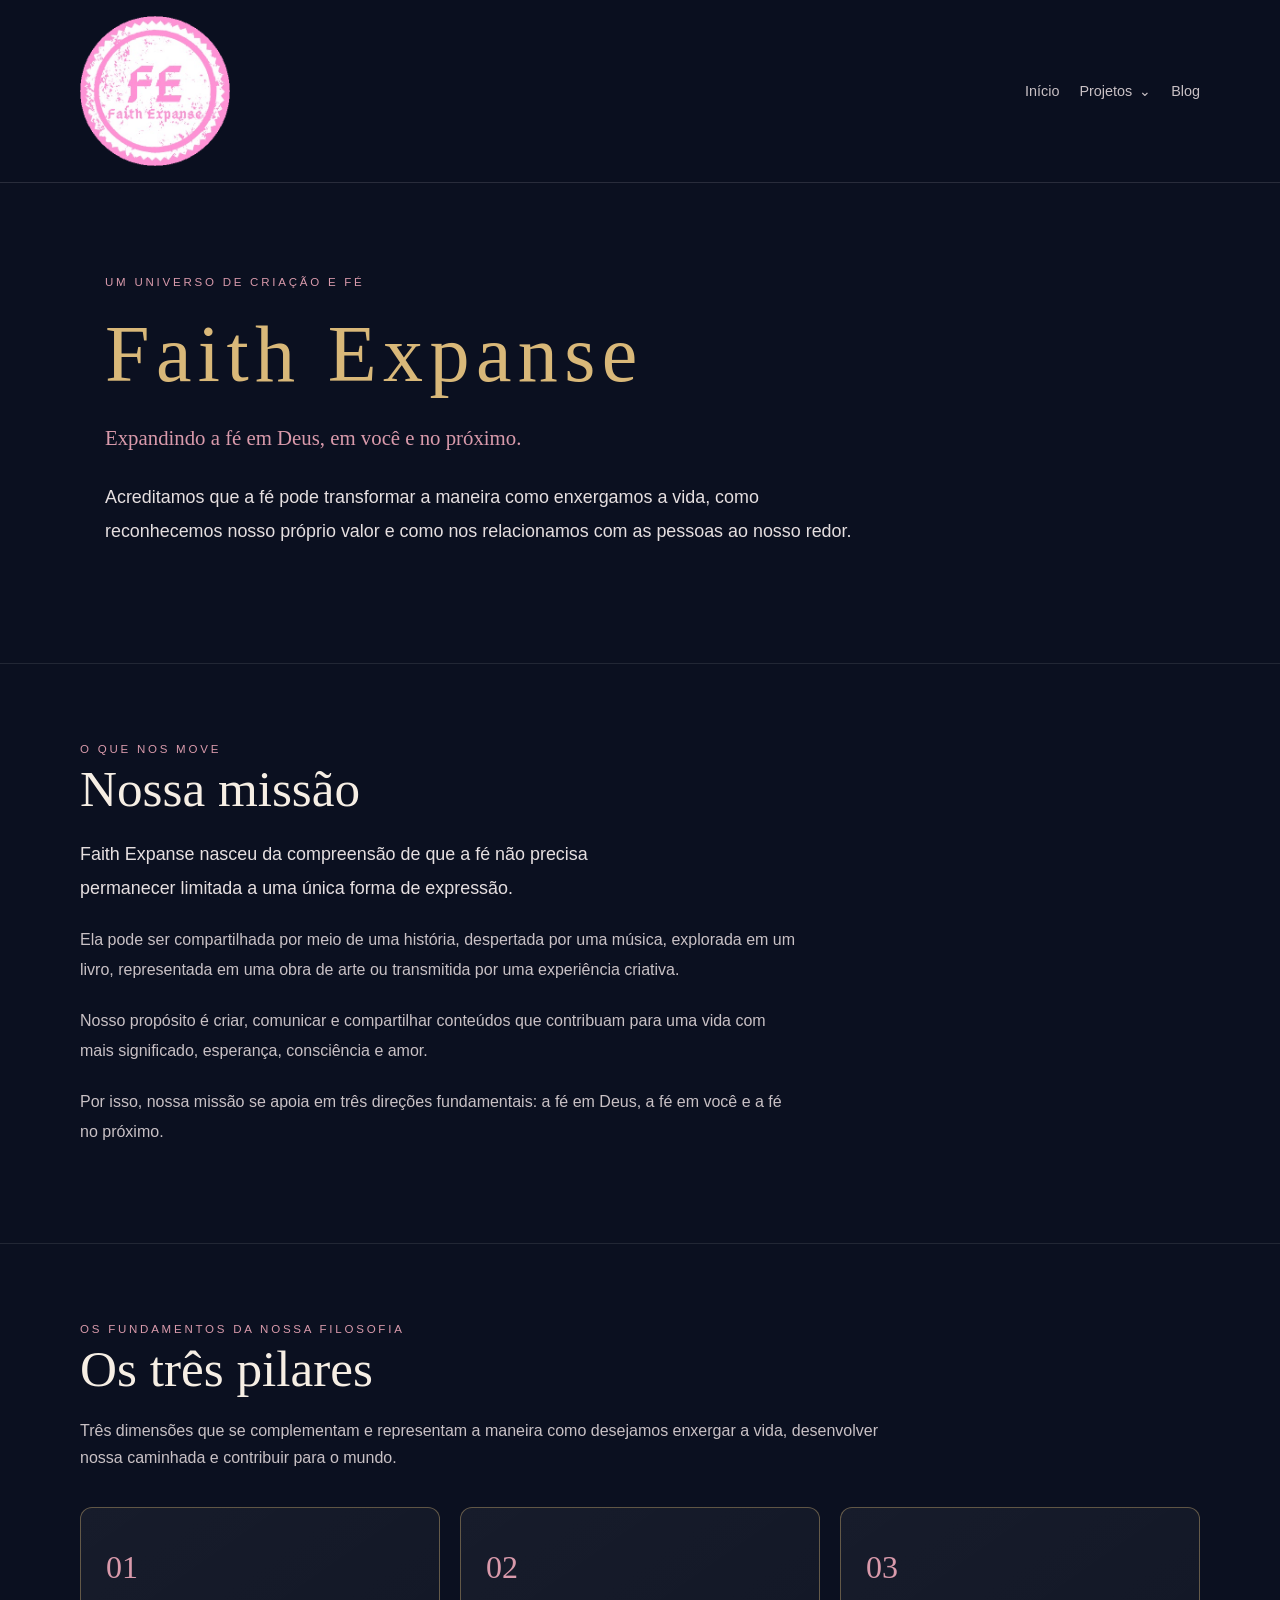
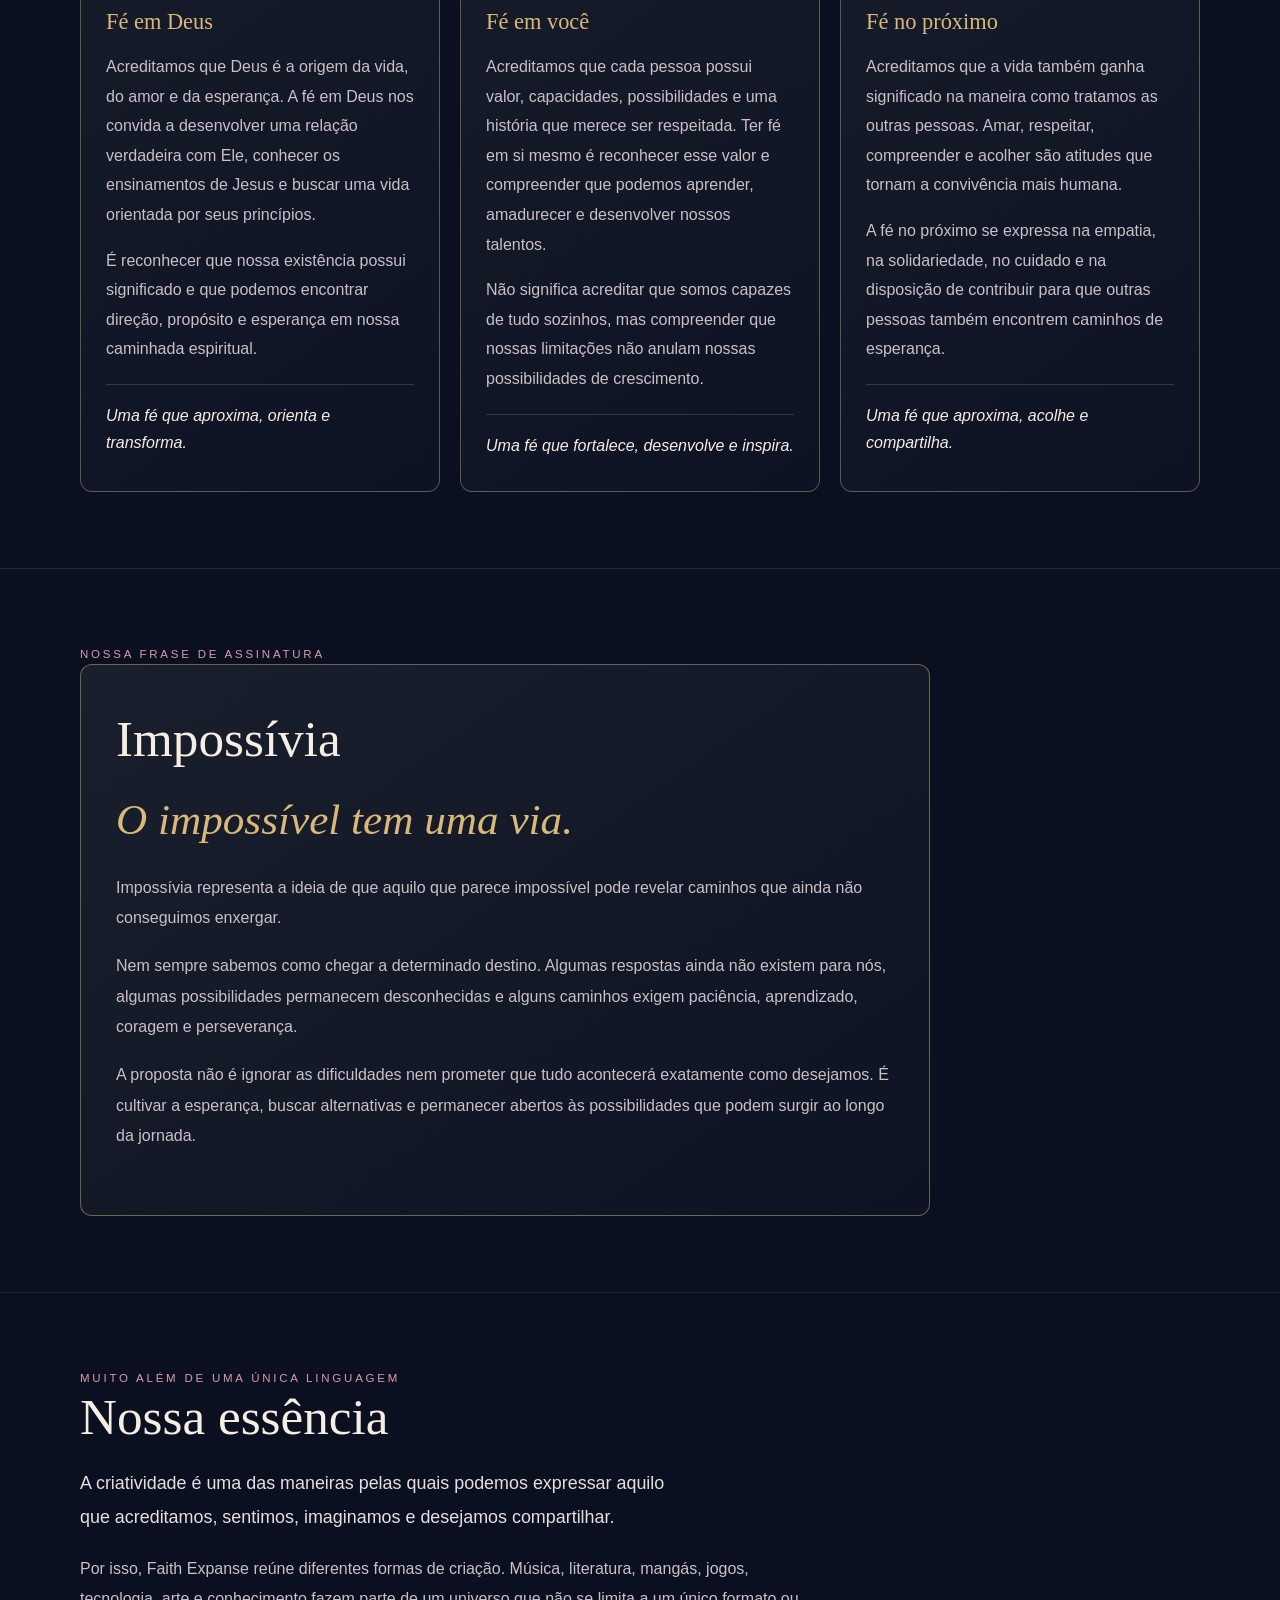
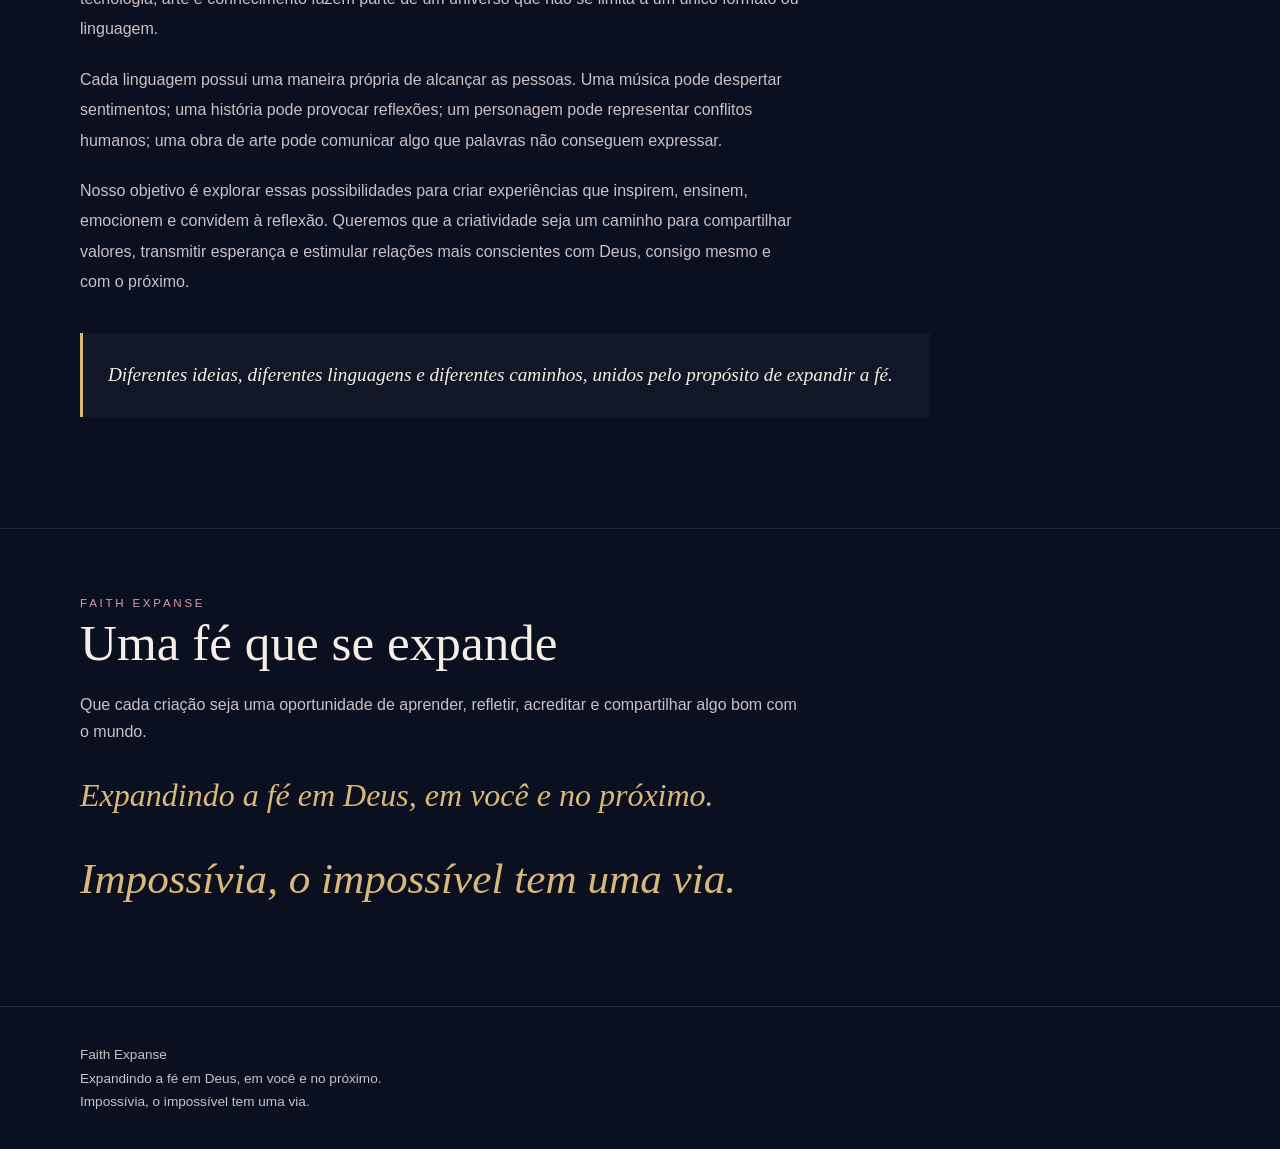
==== index.html @ a0c0f8a2 "Update index.html" ====
<!doctype html>
<html lang="pt-BR">
<head>
<meta charset="utf-8">
<meta name="viewport" content="width=device-width, initial-scale=1">
<meta name="theme-color" content="#0b1020">
<meta name="description" content="Faith Expanse — Expandindo a fé em Deus, em você e no próximo. Impossívia, o impossível tem uma via.">
<title>Faith Expanse</title>
<link rel="stylesheet" href="css/style.css">

<style>

/* LOGO */

.site-logo {
  display:block;
  width:150px;
  max-width:38vw;
  height:auto;
  object-fit:contain;
}

/* MENU SUSPENSO DOS PROJETOS */

.project-dropdown {
  position:relative;
}

.project-dropdown summary {
  list-style:none;
  cursor:pointer;
}

.project-dropdown summary::-webkit-details-marker {
  display:none;
}

.project-dropdown summary::after {
  content:"⌄";
  display:inline-block;
  margin-left:7px;
  transition:transform .2s;
}

.project-dropdown[open] summary::after {
  transform:rotate(180deg);
}

.project-dropdown .dropdown-list {
  position:absolute;
  top:calc(100% + 12px);
  right:0;
  z-index:1000;
  min-width:230px;
  padding:10px;
  display:grid;
  gap:3px;
  background:#17213b;
  border:1px solid #d9b87988;
  border-radius:9px;
  box-shadow:0 12px 30px #0008;
}

.project-dropdown .dropdown-list a {
  display:block;
  padding:10px 12px;
  color:var(--cream);
  text-decoration:none;
  border-radius:5px;
}

.project-dropdown .dropdown-list a:hover {
  color:var(--gold);
  background:#ffffff10;
}

/* PADRÃO DE ALINHAMENTO */

main h1,
main h2,
main h3,
main .eyebrow,
main p {
  text-align:left;
}

/* APRESENTAÇÃO PRINCIPAL */

.home-hero {
  min-height:480px;
  display:flex;
  align-items:center;
  justify-content:flex-start;
  padding:75px 25px;
  border:0;
  grid-template-columns:1fr;
  text-align:left;
}

.home-hero-content {
  max-width:900px;
  width:100%;
  margin:0;
}

.home-hero h1 {
  font-size:clamp(2.8rem,7vw,5rem);
  margin:18px 0;
}

.home-hero .tagline {
  max-width:800px;
  margin:20px 0;
}

.home-hero .lead {
  max-width:760px;
  margin:25px 0;
  line-height:1.9;
}

/* INTRODUÇÃO E MISSÃO */

.intro-section {
  text-align:left;
}

.intro-content {
  max-width:850px;
  margin:0;
}

.intro-content p {
  text-align:left;
  line-height:1.9;
  margin-bottom:20px;
}

/* OS TRÊS PILARES
   Mantidos como estavam */

.pillars-section {
  text-align:center;
}

.pillars-intro {
  max-width:800px;
  margin:0 0 35px;
  text-align:left;
}

.pillars-grid {
  display:grid;
  grid-template-columns:repeat(3,1fr);
  gap:20px;
  margin-top:35px;
}

.pillar-card {
  padding:32px 25px;
  border:1px solid #d9b87966;
  border-radius:12px;
  background:linear-gradient(145deg,#ffffff0d,#ffffff04);
  text-align:left;
  transition:transform .3s,border-color .3s;
}

.pillar-card:hover {
  transform:translateY(-4px);
  border-color:var(--gold);
}

.pillar-number {
  display:block;
  color:var(--rose);
  font-family:Georgia,serif;
  font-size:2rem;
  margin-bottom:15px;
}

.pillar-card h3 {
  color:var(--gold);
  font-family:Georgia,serif;
  font-size:1.4rem;
  margin-bottom:18px;
}

.pillar-card p {
  color:var(--muted);
  line-height:1.85;
  margin-bottom:14px;
  text-align:left;
}

.pillar-highlight {
  color:var(--cream);
  font-style:italic;
  border-top:1px solid #ffffff25;
  padding-top:17px;
  margin-top:20px;
}

/* IMPOSSÍVIA */

.impossivia-section {
  text-align:left;
}

.impossivia-content {
  max-width:850px;
  margin:0;
  padding:45px 35px;
  border:1px solid #d9b87977;
  border-radius:12px;
  background:linear-gradient(145deg,#ffffff10,#ffffff04);
}

.impossivia-content h2 {
  text-align:left;
}

.impossivia-title {
  color:var(--gold);
  font-family:Georgia,serif;
  font-size:clamp(1.8rem,4vw,2.7rem);
  font-style:italic;
  line-height:1.5;
  margin:20px 0;
  text-align:left;
}

.impossivia-content p {
  color:var(--muted);
  line-height:1.9;
  margin:18px 0;
  text-align:left;
}

/* NOSSA ESSÊNCIA */

.essence-content {
  max-width:850px;
  margin:0;
}

.essence-content p {
  line-height:1.9;
  margin-bottom:20px;
  text-align:left;
}

.essence-quote {
  margin:35px 0;
  padding:25px;
  border-left:3px solid var(--gold);
  background:#ffffff08;
  color:var(--cream);
  font-family:Georgia,serif;
  font-size:1.2rem;
  font-style:italic;
  line-height:1.8;
  text-align:left;
}

/* ENCERRAMENTO */

.closing-section {
  text-align:left;
  padding-top:65px;
  padding-bottom:75px;
}

.closing-content {
  max-width:800px;
  margin:0;
}

.closing-content h2,
.closing-content p {
  text-align:left;
}

.closing-signature {
  color:var(--gold);
  font-family:Georgia,serif;
  font-size:clamp(1.3rem,3vw,2rem);
  font-style:italic;
  line-height:1.6;
  margin:25px 0;
  text-align:left;
}

/* RESPONSIVIDADE */

@media(max-width:760px) {
  .pillars-grid {
    grid-template-columns:1fr;
  }

  .pillar-card {
    padding:27px 22px;
  }

  .home-hero {
    min-height:400px;
    padding:60px 20px;
  }

  .impossivia-content {
    padding:32px 22px;
  }
}

@media(max-width:520px) {
  .project-dropdown .dropdown-list {
    right:-55px;
    min-width:210px;
  }
}

</style>
</head>

<body>

<div class="petals" aria-hidden="true"></div>

<header>
  <div class="wrap">
    <nav>
      <a class="brand" href="index.html#inicio" aria-label="Faith Expanse - Início">
        <img class="site-logo" src="logo%20(Faith%20Expanse).png" alt="Faith Expanse">
      </a>

      <div class="links">
        <a href="#inicio">Início</a>

        <details class="project-dropdown">
          <summary>Projetos</summary>
          <div class="dropdown-list">
            <a href="manga.html">Mangá</a>
            <a href="amaxia.html">AMAXIA</a>
            <a href="literatura.html">Literatura</a>
            <a href="contrastride.html">ContraStride</a>
            <a href="entrelinhas.html">Entrelinhas</a>
            <a href="diario.html">Diário de uma Cristã</a>
            <a href="igreja.html">Igreja</a>
            <a href="jogo.html">Jogo</a>
            <a href="arte.html">Arte e Poesias</a>
            <a href="missoes.html">Missões pelo Mundo</a>
            <a href="historia.html">Jardim Secreto</a>
            <a href="amelpia.html">AmelpIA</a>
          </div>
        </details>

        <a href="blog.html">Blog</a>
      </div>
    </nav>
  </div>
</header>

<main>

  <!-- APRESENTAÇÃO DO FAITH EXPANSE -->

  <section class="wrap hero home-hero" id="inicio">
    <div class="home-hero-content">

      <div class="eyebrow">Um universo de criação e fé</div>

      <h1>Faith Expanse</h1>

      <p class="tagline">
        Expandindo a fé em Deus, em você e no próximo.
      </p>

      <p class="lead">
        Acreditamos que a fé pode transformar a maneira como enxergamos
        a vida, como reconhecemos nosso próprio valor e como nos relacionamos
        com as pessoas ao nosso redor.
      </p>

    </div>
  </section>

  <!-- NOSSA MISSÃO -->

  <section id="missao" class="intro-section">
    <div class="wrap">

      <div class="eyebrow">O que nos move</div>

      <h2>Nossa missão</h2>

      <div class="intro-content">

        <p class="lead">
          Faith Expanse nasceu da compreensão de que a fé não precisa
          permanecer limitada a uma única forma de expressão.
        </p>

        <p class="section-intro">
          Ela pode ser compartilhada por meio de uma história, despertada
          por uma música, explorada em um livro, representada em uma obra
          de arte ou transmitida por uma experiência criativa.
        </p>

        <p class="section-intro">
          Nosso propósito é criar, comunicar e compartilhar conteúdos que
          contribuam para uma vida com mais significado, esperança,
          consciência e amor.
        </p>

        <p class="section-intro">
          Por isso, nossa missão se apoia em três direções fundamentais:
          a fé em Deus, a fé em você e a fé no próximo.
        </p>

      </div>
    </div>
  </section>

  <!-- OS TRÊS PILARES -->

  <section id="pilares" class="pillars-section">
    <div class="wrap">

      <div class="eyebrow">Os fundamentos da nossa filosofia</div>

      <h2>Os três pilares</h2>

      <p class="section-intro pillars-intro">
        Três dimensões que se complementam e representam a maneira como
        desejamos enxergar a vida, desenvolver nossa caminhada e contribuir
        para o mundo.
      </p>

      <div class="pillars-grid">

        <article class="pillar-card">
          <span class="pillar-number">01</span>

          <h3>Fé em Deus</h3>

          <p>
            Acreditamos que Deus é a origem da vida, do amor e da esperança.
            A fé em Deus nos convida a desenvolver uma relação verdadeira
            com Ele, conhecer os ensinamentos de Jesus e buscar uma vida
            orientada por seus princípios.
          </p>

          <p>
            É reconhecer que nossa existência possui significado e que
            podemos encontrar direção, propósito e esperança em nossa
            caminhada espiritual.
          </p>

          <div class="pillar-highlight">
            Uma fé que aproxima, orienta e transforma.
          </div>
        </article>

        <article class="pillar-card">
          <span class="pillar-number">02</span>

          <h3>Fé em você</h3>

          <p>
            Acreditamos que cada pessoa possui valor, capacidades,
            possibilidades e uma história que merece ser respeitada.
            Ter fé em si mesmo é reconhecer esse valor e compreender
            que podemos aprender, amadurecer e desenvolver nossos talentos.
          </p>

          <p>
            Não significa acreditar que somos capazes de tudo sozinhos,
            mas compreender que nossas limitações não anulam nossas
            possibilidades de crescimento.
          </p>

          <div class="pillar-highlight">
            Uma fé que fortalece, desenvolve e inspira.
          </div>
        </article>

        <article class="pillar-card">
          <span class="pillar-number">03</span>

          <h3>Fé no próximo</h3>

          <p>
            Acreditamos que a vida também ganha significado na maneira
            como tratamos as outras pessoas. Amar, respeitar, compreender
            e acolher são atitudes que tornam a convivência mais humana.
          </p>

          <p>
            A fé no próximo se expressa na empatia, na solidariedade,
            no cuidado e na disposição de contribuir para que outras
            pessoas também encontrem caminhos de esperança.
          </p>

          <div class="pillar-highlight">
            Uma fé que aproxima, acolhe e compartilha.
          </div>
        </article>

      </div>
    </div>
  </section>

  <!-- IMPOSSÍVIA -->

  <section id="impossivia" class="impossivia-section">
    <div class="wrap">

      <div class="eyebrow">Nossa frase de assinatura</div>

      <div class="impossivia-content">

        <h2>Impossívia</h2>

        <div class="impossivia-title">
          O impossível tem uma via.
        </div>

        <p>
          Impossívia representa a ideia de que aquilo que parece impossível
          pode revelar caminhos que ainda não conseguimos enxergar.
        </p>

        <p>
          Nem sempre sabemos como chegar a determinado destino. Algumas
          respostas ainda não existem para nós, algumas possibilidades
          permanecem desconhecidas e alguns caminhos exigem paciência,
          aprendizado, coragem e perseverança.
        </p>

        <p>
          A proposta não é ignorar as dificuldades nem prometer que tudo
          acontecerá exatamente como desejamos. É cultivar a esperança,
          buscar alternativas e permanecer abertos às possibilidades
          que podem surgir ao longo da jornada.
        </p>

      </div>
    </div>
  </section>

  <!-- NOSSA ESSÊNCIA -->

  <section id="essencia">
    <div class="wrap">

      <div class="eyebrow">Muito além de uma única linguagem</div>

      <h2>Nossa essência</h2>

      <div class="essence-content">

        <p class="lead">
          A criatividade é uma das maneiras pelas quais podemos expressar
          aquilo que acreditamos, sentimos, imaginamos e desejamos compartilhar.
        </p>

        <p class="section-intro">
          Por isso, Faith Expanse reúne diferentes formas de criação.
          Música, literatura, mangás, jogos, tecnologia, arte e conhecimento
          fazem parte de um universo que não se limita a um único formato
          ou linguagem.
        </p>

        <p class="section-intro">
          Cada linguagem possui uma maneira própria de alcançar as pessoas.
          Uma música pode despertar sentimentos; uma história pode provocar
          reflexões; um personagem pode representar conflitos humanos;
          uma obra de arte pode comunicar algo que palavras não conseguem
          expressar.
        </p>

        <p class="section-intro">
          Nosso objetivo é explorar essas possibilidades para criar
          experiências que inspirem, ensinem, emocionem e convidem à reflexão.
          Queremos que a criatividade seja um caminho para compartilhar
          valores, transmitir esperança e estimular relações mais conscientes
          com Deus, consigo mesmo e com o próximo.
        </p>

        <blockquote class="essence-quote">
          Diferentes ideias, diferentes linguagens e diferentes caminhos,
          unidos pelo propósito de expandir a fé.
        </blockquote>

      </div>
    </div>
  </section>

  <!-- ENCERRAMENTO -->

  <section class="closing-section">
    <div class="wrap">
      <div class="closing-content">

        <div class="eyebrow">Faith Expanse</div>

        <h2>Uma fé que se expande</h2>

        <p class="section-intro">
          Que cada criação seja uma oportunidade de aprender, refletir,
          acreditar e compartilhar algo bom com o mundo.
        </p>

        <p class="closing-signature">
          Expandindo a fé em Deus, em você e no próximo.
        </p>

        <p class="impossivia-title">
          Impossívia, o impossível tem uma via.
        </p>

      </div>
    </div>
  </section>

</main>

<footer>
  <div class="wrap">
    Faith Expanse
    <br>
    Expandindo a fé em Deus, em você e no próximo.
    <br>
    Impossívia, o impossível tem uma via.
  </div>
</footer>

<script>
(function(){
  if (window.matchMedia('(prefers-reduced-motion: reduce)').matches) return;

  var box = document.querySelector('.petals');
  var count = window.innerWidth < 700 ? 14 : 26;

  for (var i = 0; i < count; i++) {
    var p = document.createElement('span');
    p.className = 'petal';

    var size = 8 + Math.random() * 10;

    p.style.left = (Math.random() * 100) + 'vw';
    p.style.width = size + 'px';
    p.style.height = (size * 0.8) + 'px';

    p.style.animationDuration =
      (12 + Math.random() * 14) + 's, ' +
      (3 + Math.random() * 4) + 's';

    p.style.animationDelay =
      (-Math.random() * 26) + 's, ' +
      (-Math.random() * 4) + 's';

    p.style.opacity = (0.35 + Math.random() * 0.5).toFixed(2);

    box.appendChild(p);
  }
})();
</script>

</body>
</html>
---- css/style.css ----
:root{--night:#0b1020;--blue:#17213b;--gold:#d9b879;--rose:#d99aab;--cream:#f6eee4;--muted:#c9c1c5}
*{box-sizing:border-box}html{scroll-behavior:smooth}body{margin:0;background:var(--night);color:var(--cream);font-family:Arial,Helvetica,sans-serif;line-height:1.7}
a{color:inherit;text-decoration:none}.wrap{width:min(1120px,92%);margin:auto}
header{position:sticky;top:0;z-index:10;background:#0b1020ed;border-bottom:1px solid #ffffff20;backdrop-filter:blur(12px)}
nav{display:flex;align-items:center;justify-content:space-between;gap:18px;padding:16px 0}.brand{font-family:Georgia,serif;letter-spacing:.16em;font-size:1.1rem;color:var(--gold)}
nav .links{display:flex;gap:20px;flex-wrap:wrap;font-size:.9rem;color:var(--muted)}nav a:hover{color:var(--gold)}
.hero{min-height:570px;display:grid;grid-template-columns:1.05fr .95fr;align-items:center;gap:48px;padding:65px 0}
.eyebrow{letter-spacing:.24em;text-transform:uppercase;color:var(--rose);font-size:.72rem}
h1,h2,h3{font-family:Georgia,'Times New Roman',serif;font-weight:400;line-height:1.12}h1{font-size:clamp(3.2rem,8vw,6.6rem);margin:.15em 0;color:var(--gold);letter-spacing:.08em}
h2{font-size:clamp(2rem,4vw,3.2rem);margin:0 0 20px}h3{font-size:1.6rem;margin:0 0 8px}
.lead{font-size:1.12rem;color:#e6dfe0;max-width:600px}.tagline{color:var(--rose);font-family:Georgia,serif;font-size:1.3rem}
.cover{width:100%;max-width:470px;display:block;margin:auto;box-shadow:0 24px 70px #0009;border:1px solid #ffffff22}
section{padding:76px 0;border-top:1px solid #ffffff18}.section-intro{color:var(--muted);max-width:720px}
.about-grid{display:grid;grid-template-columns:1fr 1fr;gap:34px;align-items:center}
.back-cover{width:100%;max-width:420px;display:block;margin:auto;border:1px solid #ffffff22}
.note{padding:22px;border:1px solid #d9b87955;background:#ffffff08;border-radius:8px}
.track-grid{display:grid;grid-template-columns:repeat(2,1fr);gap:18px;margin-top:30px}
.track{border:1px solid #ffffff25;background:linear-gradient(145deg,#ffffff0d,#ffffff04);padding:20px;border-radius:9px;display:grid;grid-template-columns:90px 1fr;gap:17px;align-items:center}
.track img,.placeholder{width:90px;height:90px;object-fit:cover;border-radius:4px;background:linear-gradient(145deg,#263653,#6e4c5d);display:grid;place-items:center;color:var(--gold);font-family:Georgia,serif;font-size:1.8rem}
.track small{color:var(--rose);letter-spacing:.12em}.track h3{font-size:1.25rem;margin:5px 0 12px}
button{cursor:pointer;border:1px solid var(--gold);color:var(--gold);background:transparent;border-radius:30px;padding:9px 16px;font-size:.85rem}
button:hover{background:var(--gold);color:var(--night)}
.lyrics{display:none;grid-column:1/-1;padding:18px 6px 2px;border-top:1px solid #ffffff22;white-space:pre-wrap;color:#e8e0dc;font-family:Georgia,serif;font-size:1.03rem}
.track.open .lyrics{display:block}
.gallery{display:grid;grid-template-columns:1fr 1fr;gap:25px}.gallery figure{margin:0}.gallery img{width:100%;height:auto;display:block;border:1px solid #ffffff22}.gallery figcaption{color:var(--muted);padding-top:9px;font-size:.9rem}
footer{padding:36px 0;color:var(--muted);font-size:.85rem;border-top:1px solid #ffffff20}
@media(max-width:760px){.hero,.about-grid{grid-template-columns:1fr}.hero{padding:45px 0}.hero-copy{order:2}.cover{max-width:360px}.track-grid,.gallery{grid-template-columns:1fr}nav{align-items:flex-start;flex-direction:column}.track{grid-template-columns:76px 1fr}.track img,.placeholder{width:76px;height:76px}}
.lyrics-header{font-style:italic;font-weight:bold;color:#d4af37;margin:0 0 16px;white-space:normal}

/* Sakura petals — efeito visual das páginas Sobre e Blog */
.petals{position:fixed;inset:0;pointer-events:none;z-index:0;overflow:hidden}
.wrap{position:relative;z-index:1}
.petal{position:absolute;top:-30px;border-radius:150% 0 150% 0;
  background:linear-gradient(135deg,#ffd6e2,#f4b6c8 60%,#e591ab);
  box-shadow:0 0 6px #f4b6c840;
  animation-name:fall,sway;animation-timing-function:linear,ease-in-out;
  animation-iteration-count:infinite,infinite;animation-direction:normal,alternate}
@keyframes fall{
  0%{transform:translate3d(0,-5vh,0) rotate(0deg)}
  100%{transform:translate3d(-12vw,110vh,0) rotate(540deg)}
}
@keyframes sway{
  0%{margin-left:0}
  100%{margin-left:60px}
}
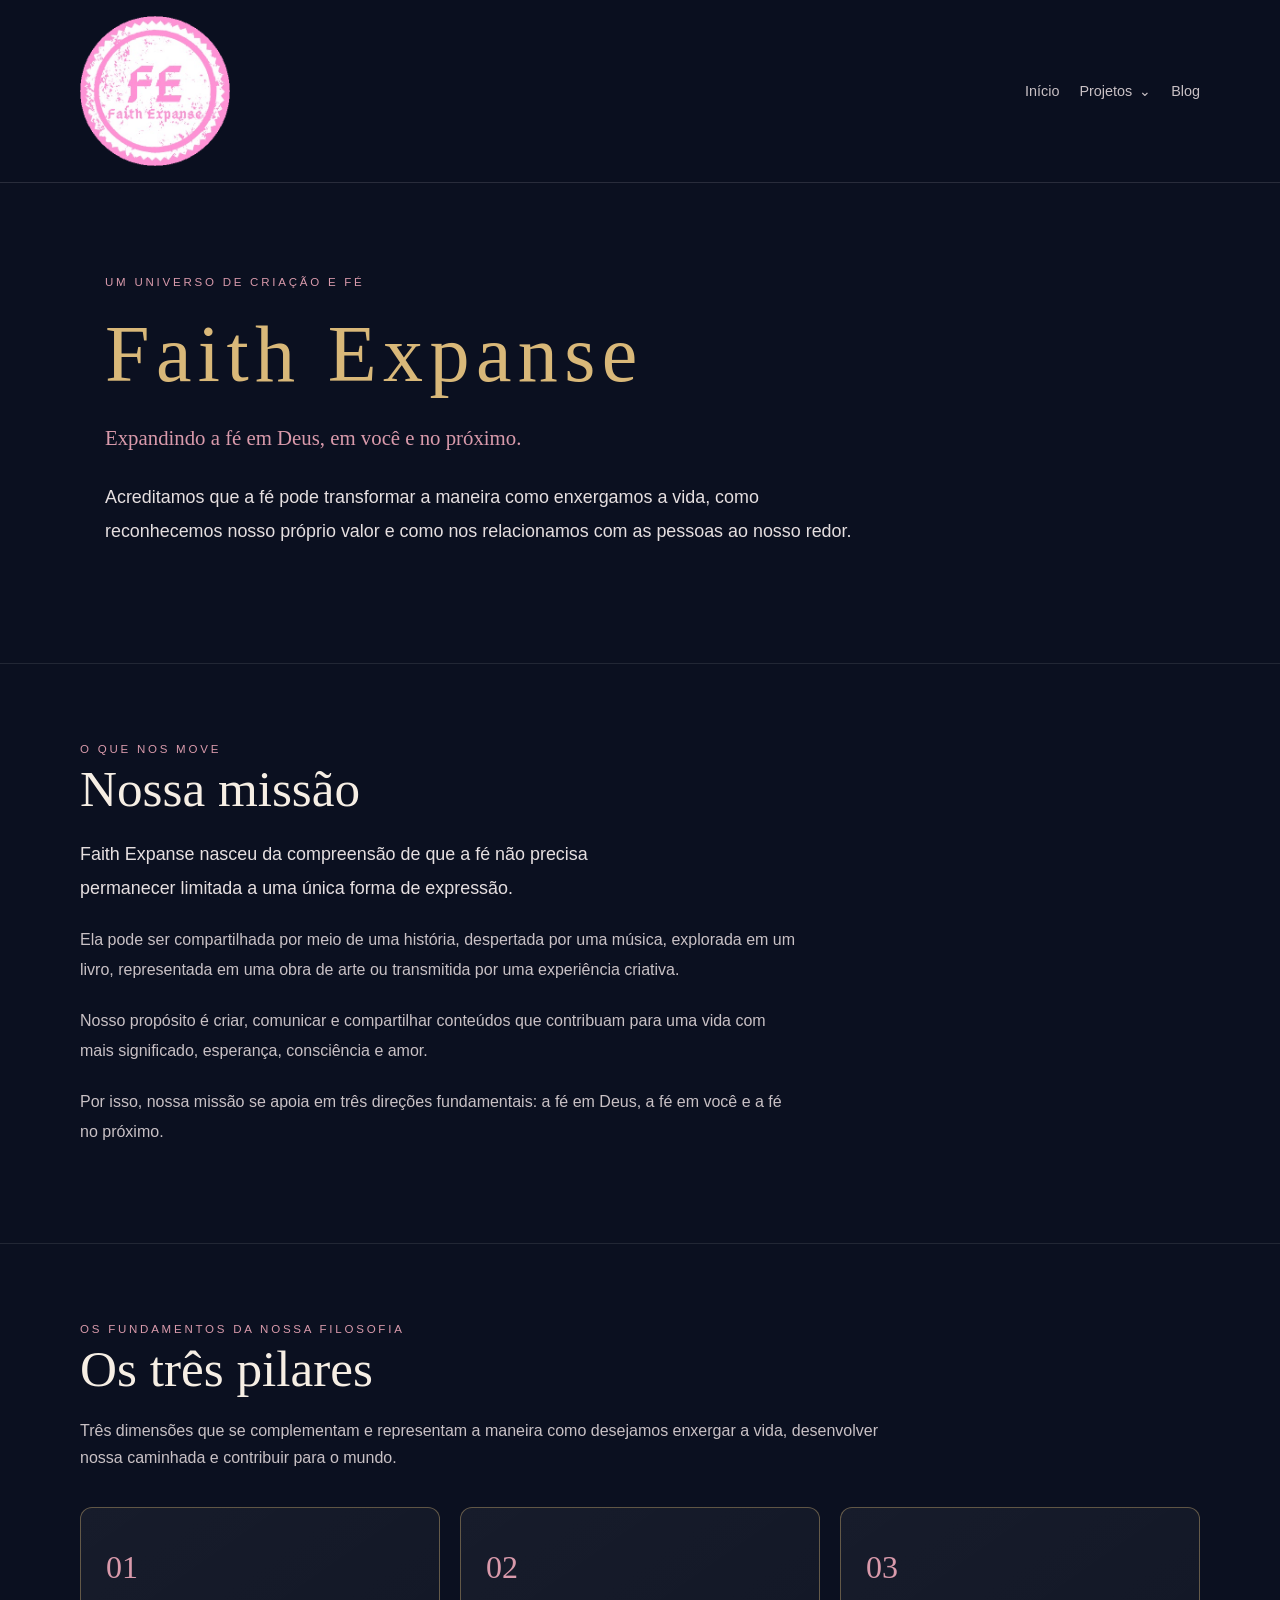
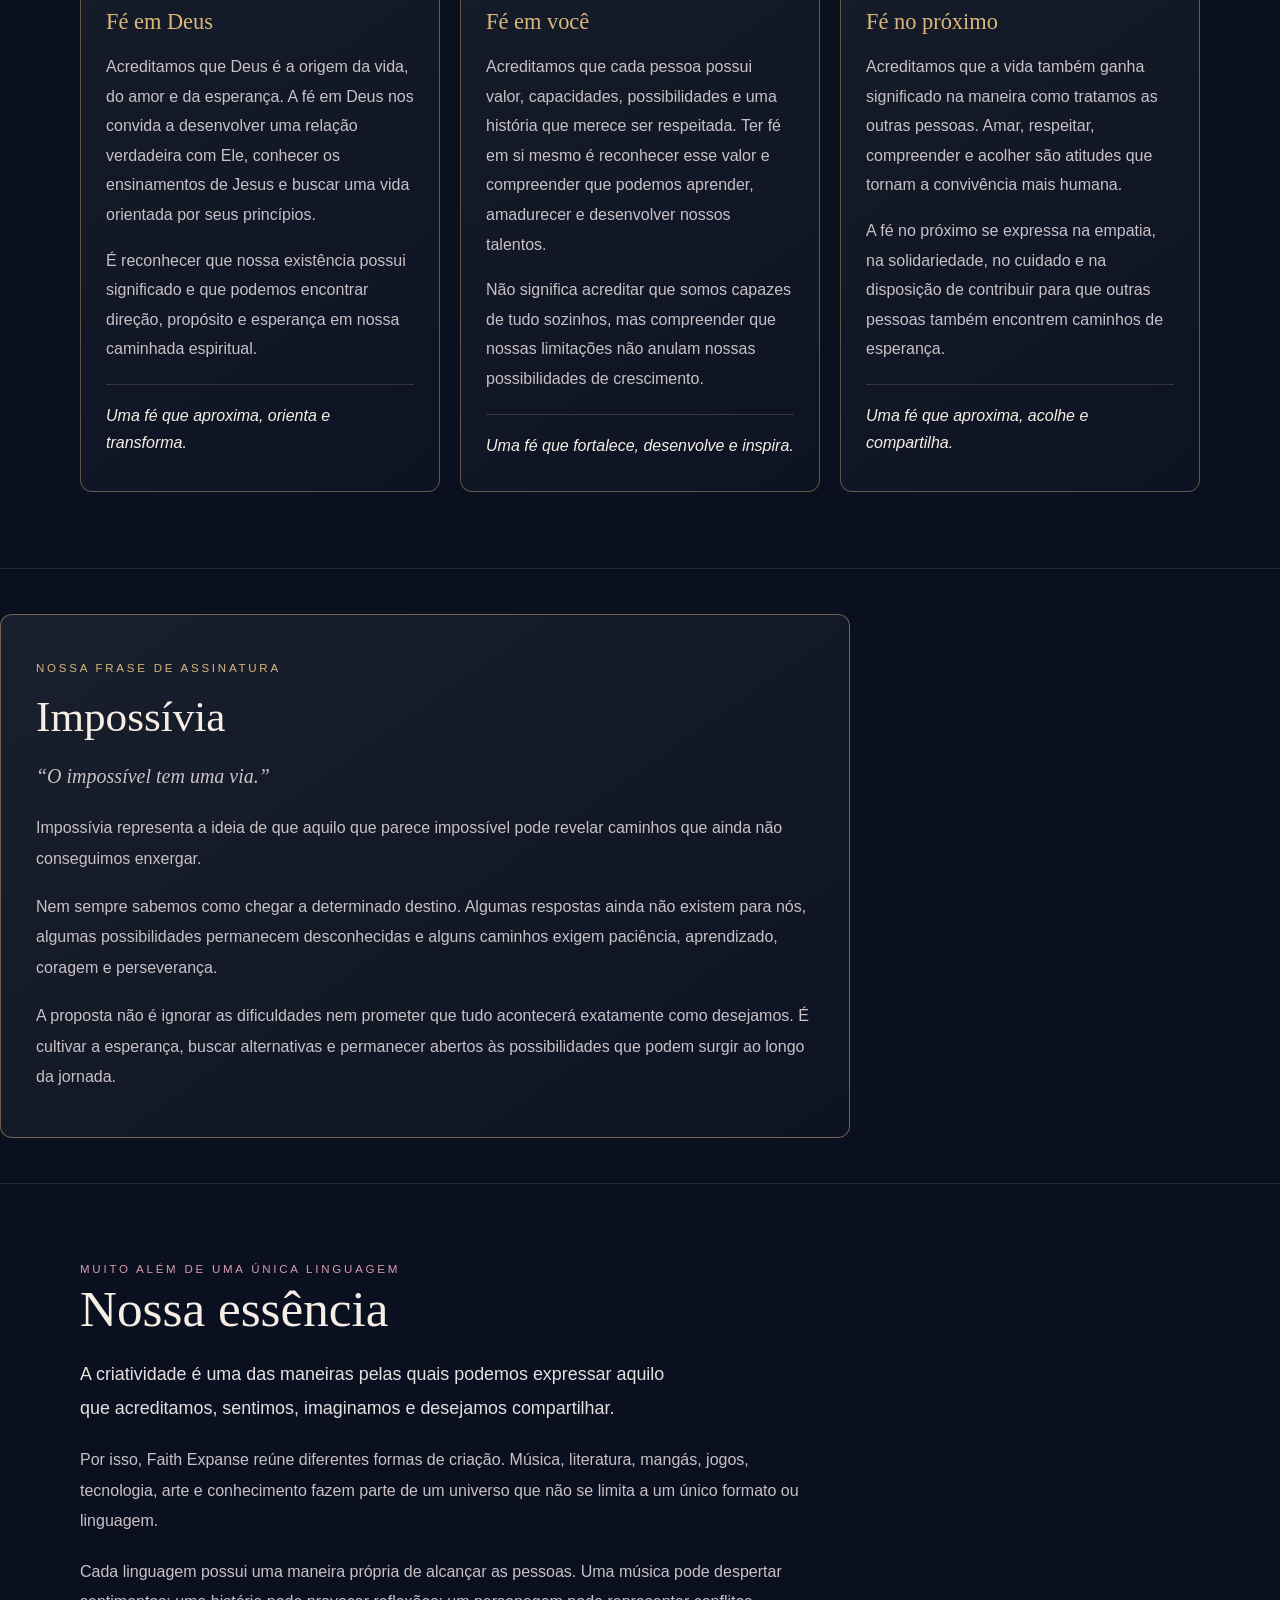
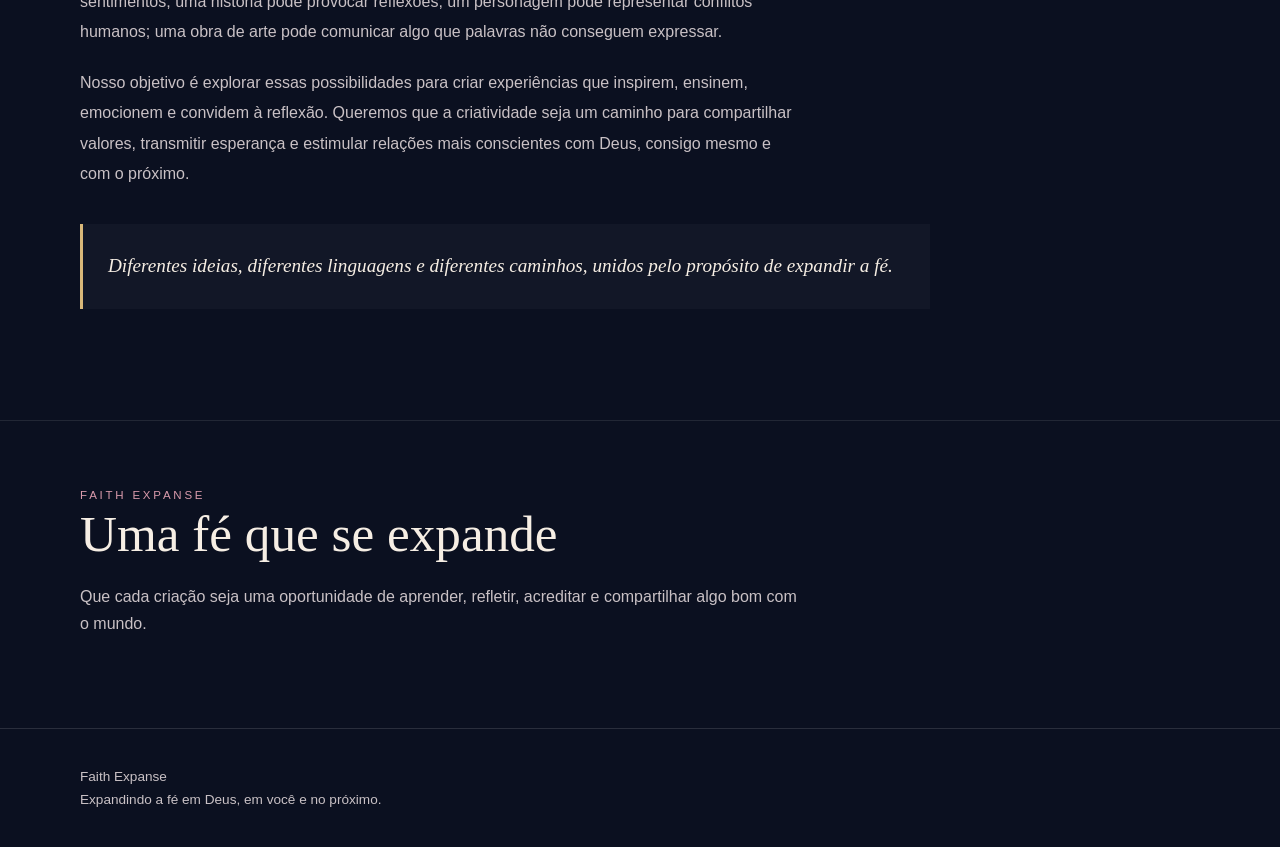
==== commit 586803bf: "Update index.html" ====
--- a/index.html
+++ b/index.html
@@ -204,37 +204,75 @@
 /* IMPOSSÍVIA */
 
 .impossivia-section {
-  text-align:left;
+  text-align: left;
+  padding: 45px 0;
 }
 
 .impossivia-content {
-  max-width:850px;
-  margin:0;
-  padding:45px 35px;
-  border:1px solid #d9b87977;
-  border-radius:12px;
-  background:linear-gradient(145deg,#ffffff10,#ffffff04);
+  max-width: 850px;
+  margin: 0;
+  padding: 45px 35px;
+  border: 1px solid #d9b87977;
+  border-radius: 12px;
+  background: linear-gradient(145deg, #ffffff10, #ffffff04);
+  box-sizing: border-box;
+}
+
+.impossivia-content .eyebrow {
+  color: var(--gold);
+  margin: 0 0 12px;
+  text-align: left;
+  line-height: 1.5;
 }
 
 .impossivia-content h2 {
-  text-align:left;
+  color: var(--cream);
+  font-family: Georgia, serif;
+  font-size: clamp(1.8rem, 4vw, 2.7rem);
+  line-height: 1.3;
+  margin: 0 0 12px;
+  text-align: left;
 }
 
 .impossivia-title {
-  color:var(--gold);
-  font-family:Georgia,serif;
-  font-size:clamp(1.8rem,4vw,2.7rem);
-  font-style:italic;
-  line-height:1.5;
-  margin:20px 0;
-  text-align:left;
+  color: var(--gold);
+  font-family: Georgia, serif;
+  font-size: clamp(1.8rem, 4vw, 2.7rem);
+  font-style: italic;
+  line-height: 1.5;
+  margin: 0 0 12px;
+  text-align: left;
+}
+
+.impossivia-quote {
+  color: var(--gold);
+  font-family: Georgia, serif;
+  font-size: 1.25rem;
+  font-style: italic;
+  line-height: 1.6;
+  margin: 0 0 28px;
+  text-align: left;
 }
 
 .impossivia-content p {
-  color:var(--muted);
-  line-height:1.9;
-  margin:18px 0;
-  text-align:left;
+  color: var(--muted);
+  line-height: 1.9;
+  margin: 0 0 18px;
+  text-align: left;
+}
+
+.impossivia-content p:last-child {
+  margin-bottom: 0;
+}
+
+@media (max-width: 600px) {
+  .impossivia-section {
+    padding: 30px 0;
+  }
+
+  .impossivia-content {
+    padding: 30px 22px;
+  }
 }
 
 /* NOSSA ESSÊNCIA */
@@ -512,41 +550,38 @@
 
   <!-- IMPOSSÍVIA -->
 
-  <section id="impossivia" class="impossivia-section">
-    <div class="wrap">
-
-      <div class="eyebrow">Nossa frase de assinatura</div>
-
-      <div class="impossivia-content">
-
-        <h2>Impossívia</h2>
-
-        <div class="impossivia-title">
-          O impossível tem uma via.
-        </div>
-
-        <p>
-          Impossívia representa a ideia de que aquilo que parece impossível
-          pode revelar caminhos que ainda não conseguimos enxergar.
-        </p>
-
-        <p>
-          Nem sempre sabemos como chegar a determinado destino. Algumas
-          respostas ainda não existem para nós, algumas possibilidades
-          permanecem desconhecidas e alguns caminhos exigem paciência,
-          aprendizado, coragem e perseverança.
-        </p>
-
-        <p>
-          A proposta não é ignorar as dificuldades nem prometer que tudo
-          acontecerá exatamente como desejamos. É cultivar a esperança,
-          buscar alternativas e permanecer abertos às possibilidades
-          que podem surgir ao longo da jornada.
-        </p>
-
-      </div>
-    </div>
-  </section>
+ <section class="impossivia-section">
+  <div class="impossivia-content">
+
+    <p class="eyebrow">Nossa frase de assinatura</p>
+
+    <h2>Impossívia</h2>
+
+    <p class="impossivia-quote">
+      “O impossível tem uma via.”
+    </p>
+
+    <p>
+      Impossívia representa a ideia de que aquilo que parece impossível
+      pode revelar caminhos que ainda não conseguimos enxergar.
+    </p>
+
+    <p>
+      Nem sempre sabemos como chegar a determinado destino. Algumas
+      respostas ainda não existem para nós, algumas possibilidades
+      permanecem desconhecidas e alguns caminhos exigem paciência,
+      aprendizado, coragem e perseverança.
+    </p>
+
+    <p>
+      A proposta não é ignorar as dificuldades nem prometer que tudo
+      acontecerá exatamente como desejamos. É cultivar a esperança,
+      buscar alternativas e permanecer abertos às possibilidades que
+      podem surgir ao longo da jornada.
+    </p>
+
+  </div>
+</section>
 
   <!-- NOSSA ESSÊNCIA -->
 
@@ -611,14 +646,6 @@
           acreditar e compartilhar algo bom com o mundo.
         </p>
 
-        <p class="closing-signature">
-          Expandindo a fé em Deus, em você e no próximo.
-        </p>
-
-        <p class="impossivia-title">
-          Impossívia, o impossível tem uma via.
-        </p>
-
       </div>
     </div>
   </section>
@@ -630,8 +657,6 @@
     Faith Expanse
     <br>
     Expandindo a fé em Deus, em você e no próximo.
-    <br>
-    Impossívia, o impossível tem uma via.
   </div>
 </footer>
 
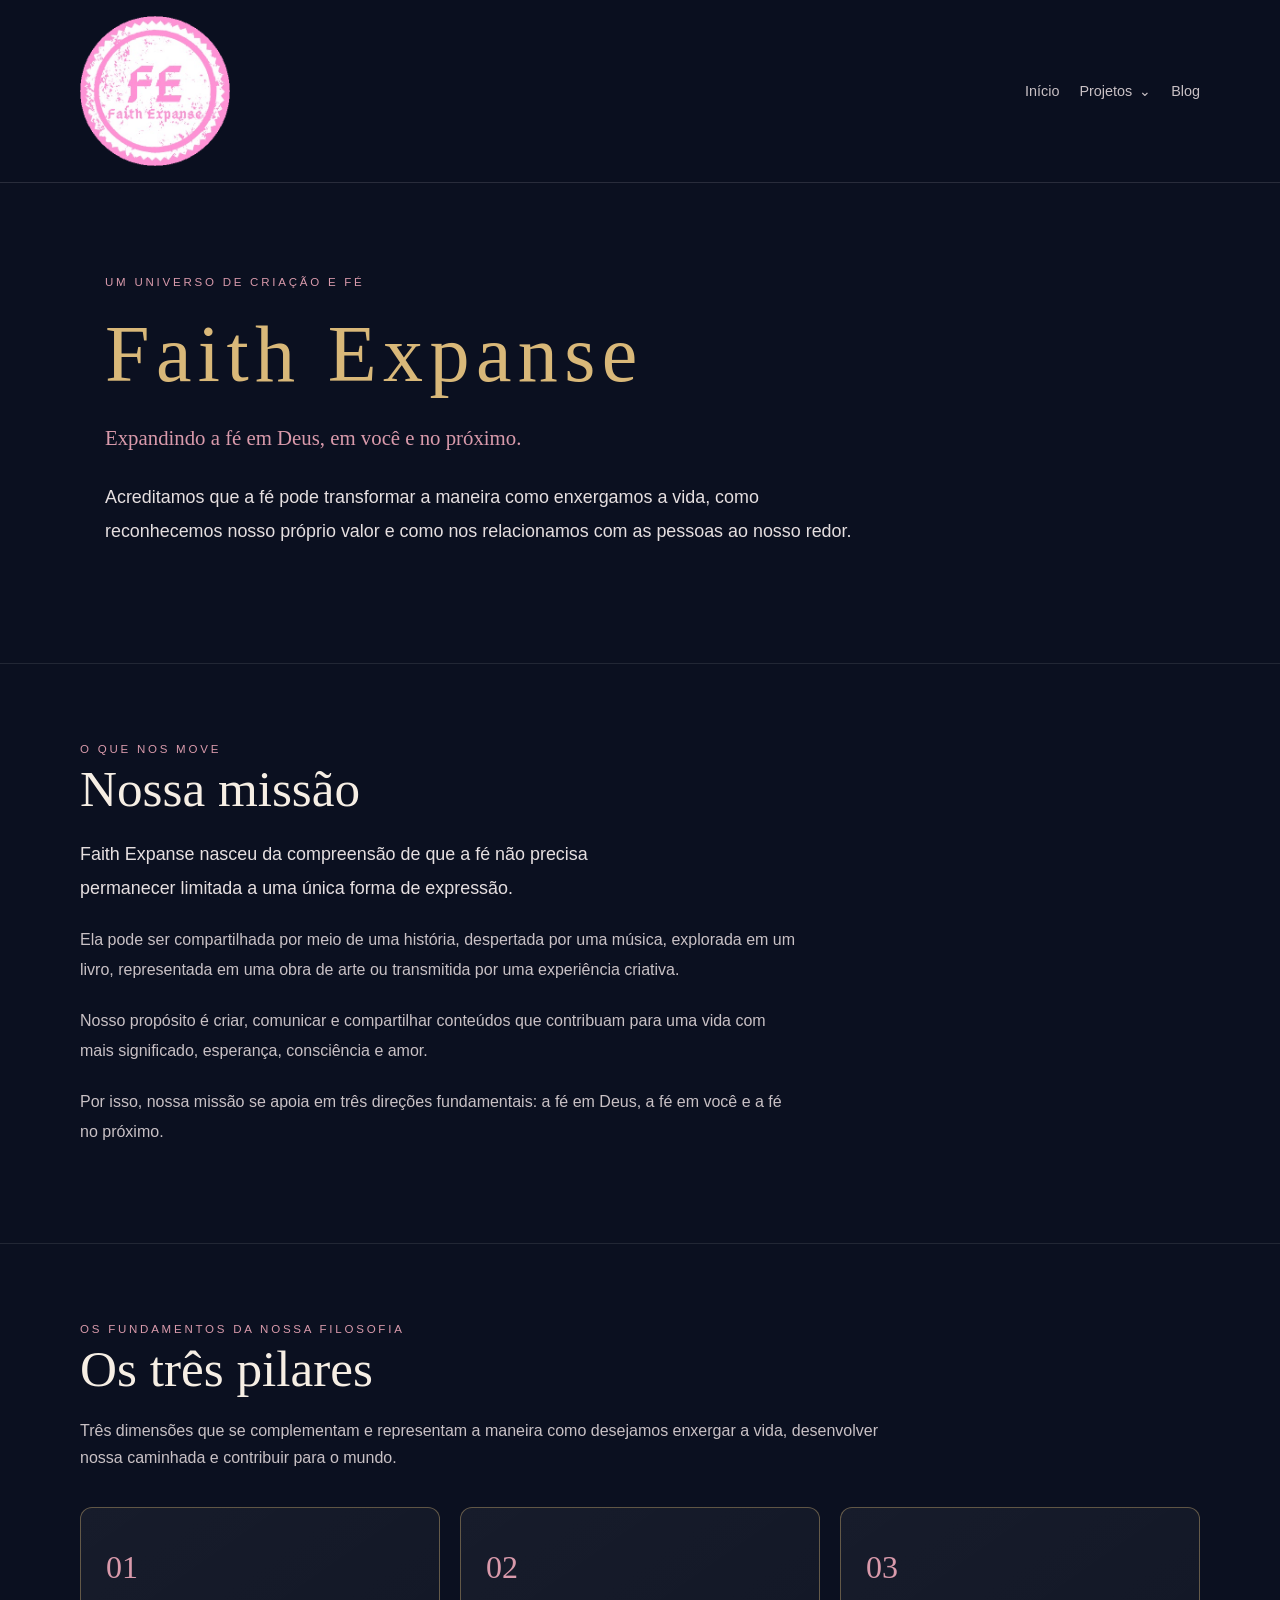
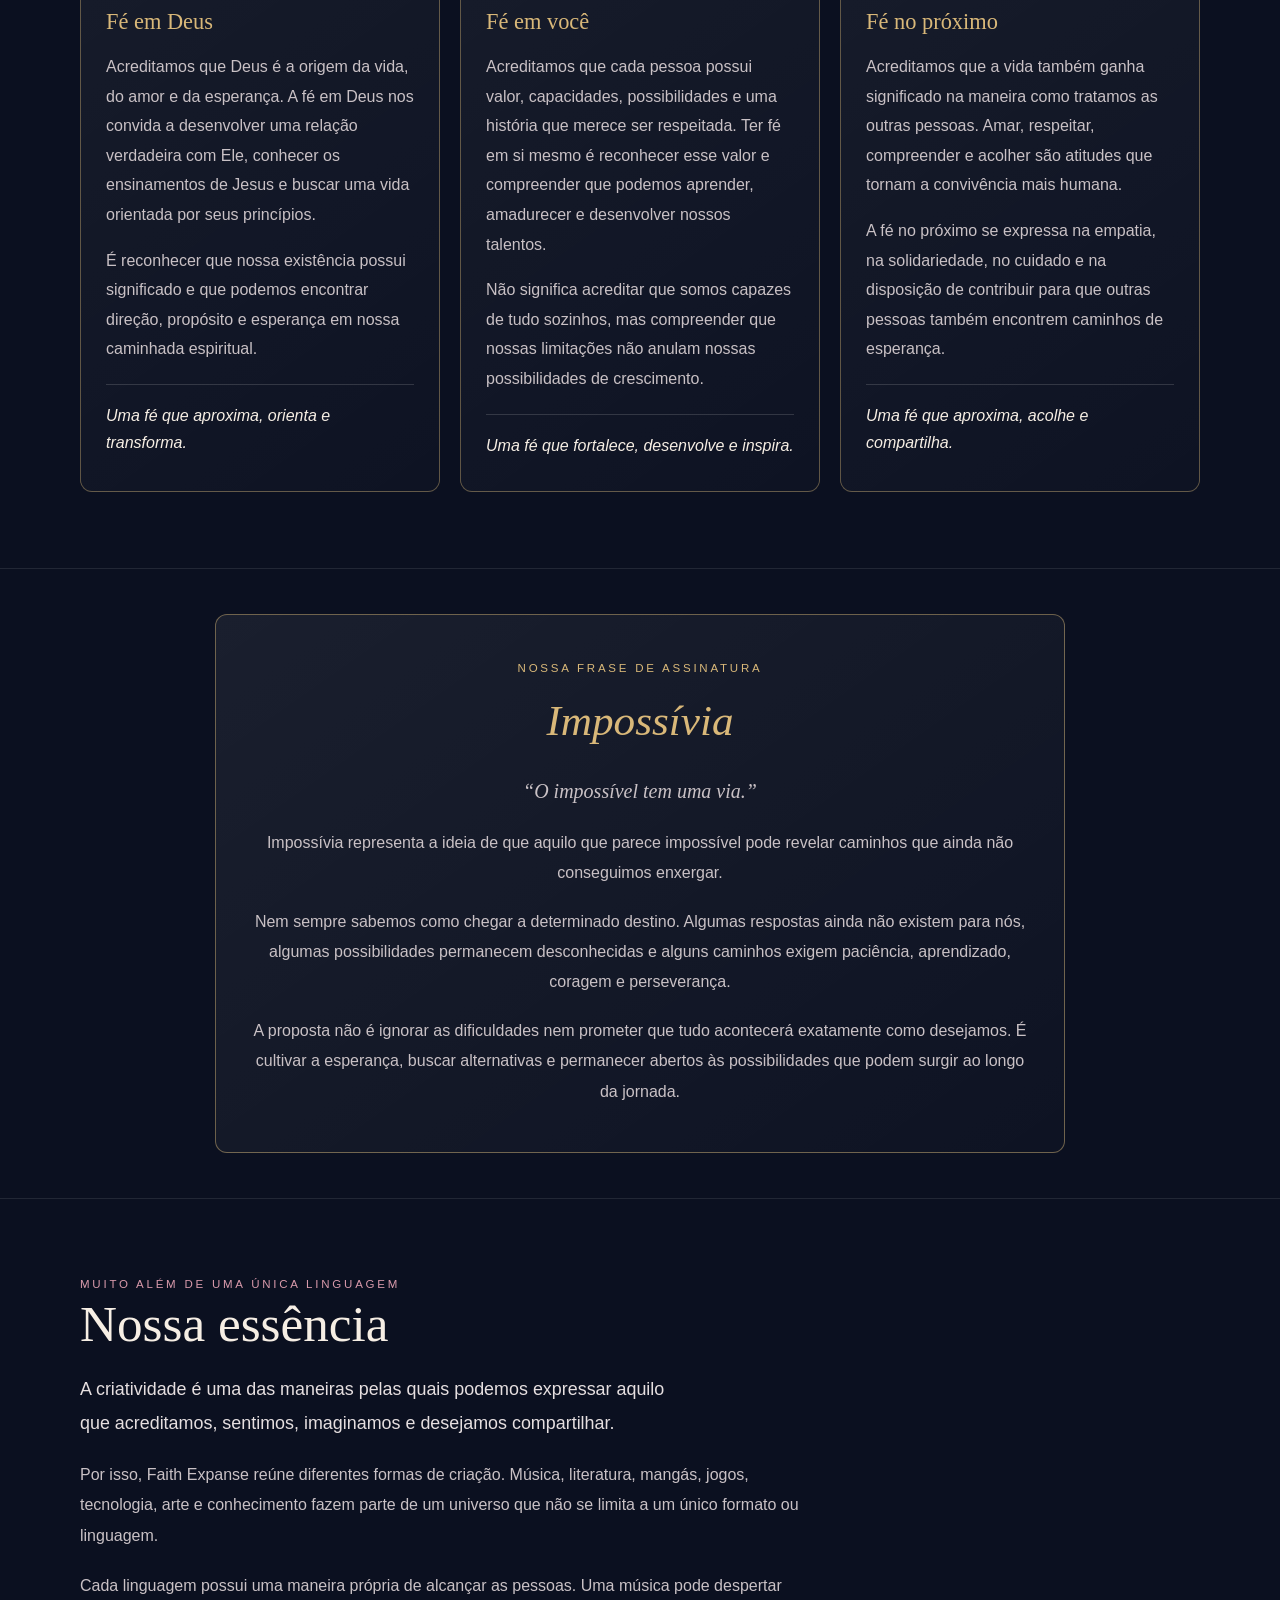
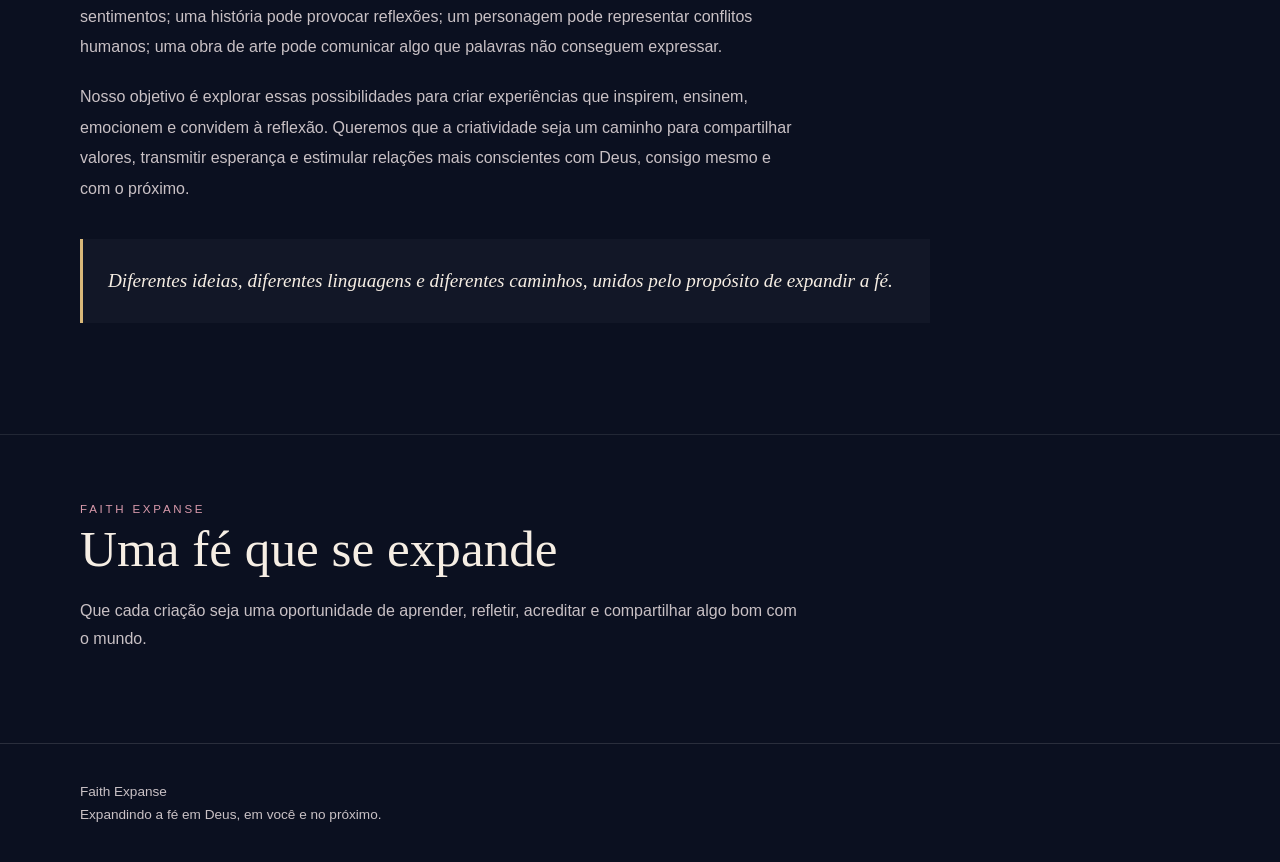
==== commit cfb5b8f5: "Update index.html" ====
--- a/index.html
+++ b/index.html
@@ -204,44 +204,37 @@
 /* IMPOSSÍVIA */
 
 .impossivia-section {
-  text-align: left;
+  text-align: center;
   padding: 45px 0;
 }
 
 .impossivia-content {
   max-width: 850px;
-  margin: 0;
+  margin: 0 auto;
   padding: 45px 35px;
   border: 1px solid #d9b87977;
   border-radius: 12px;
   background: linear-gradient(145deg, #ffffff10, #ffffff04);
   box-sizing: border-box;
+  text-align: center;
 }
 
 .impossivia-content .eyebrow {
   color: var(--gold);
   margin: 0 0 12px;
-  text-align: left;
+  text-align: center;
   line-height: 1.5;
 }
 
-.impossivia-content h2 {
-  color: var(--cream);
-  font-family: Georgia, serif;
-  font-size: clamp(1.8rem, 4vw, 2.7rem);
-  line-height: 1.3;
-  margin: 0 0 12px;
-  text-align: left;
-}
-
+.impossivia-content h2,
 .impossivia-title {
   color: var(--gold);
   font-family: Georgia, serif;
   font-size: clamp(1.8rem, 4vw, 2.7rem);
   font-style: italic;
   line-height: 1.5;
-  margin: 0 0 12px;
-  text-align: left;
+  margin: 0 0 18px;
+  text-align: center;
 }
 
 .impossivia-quote {
@@ -251,14 +244,14 @@
   font-style: italic;
   line-height: 1.6;
   margin: 0 0 28px;
-  text-align: left;
+  text-align: center;
 }
 
 .impossivia-content p {
   color: var(--muted);
   line-height: 1.9;
-  margin: 0 0 18px;
-  text-align: left;
+  margin: 18px 0;
+  text-align: center;
 }
 
 .impossivia-content p:last-child {
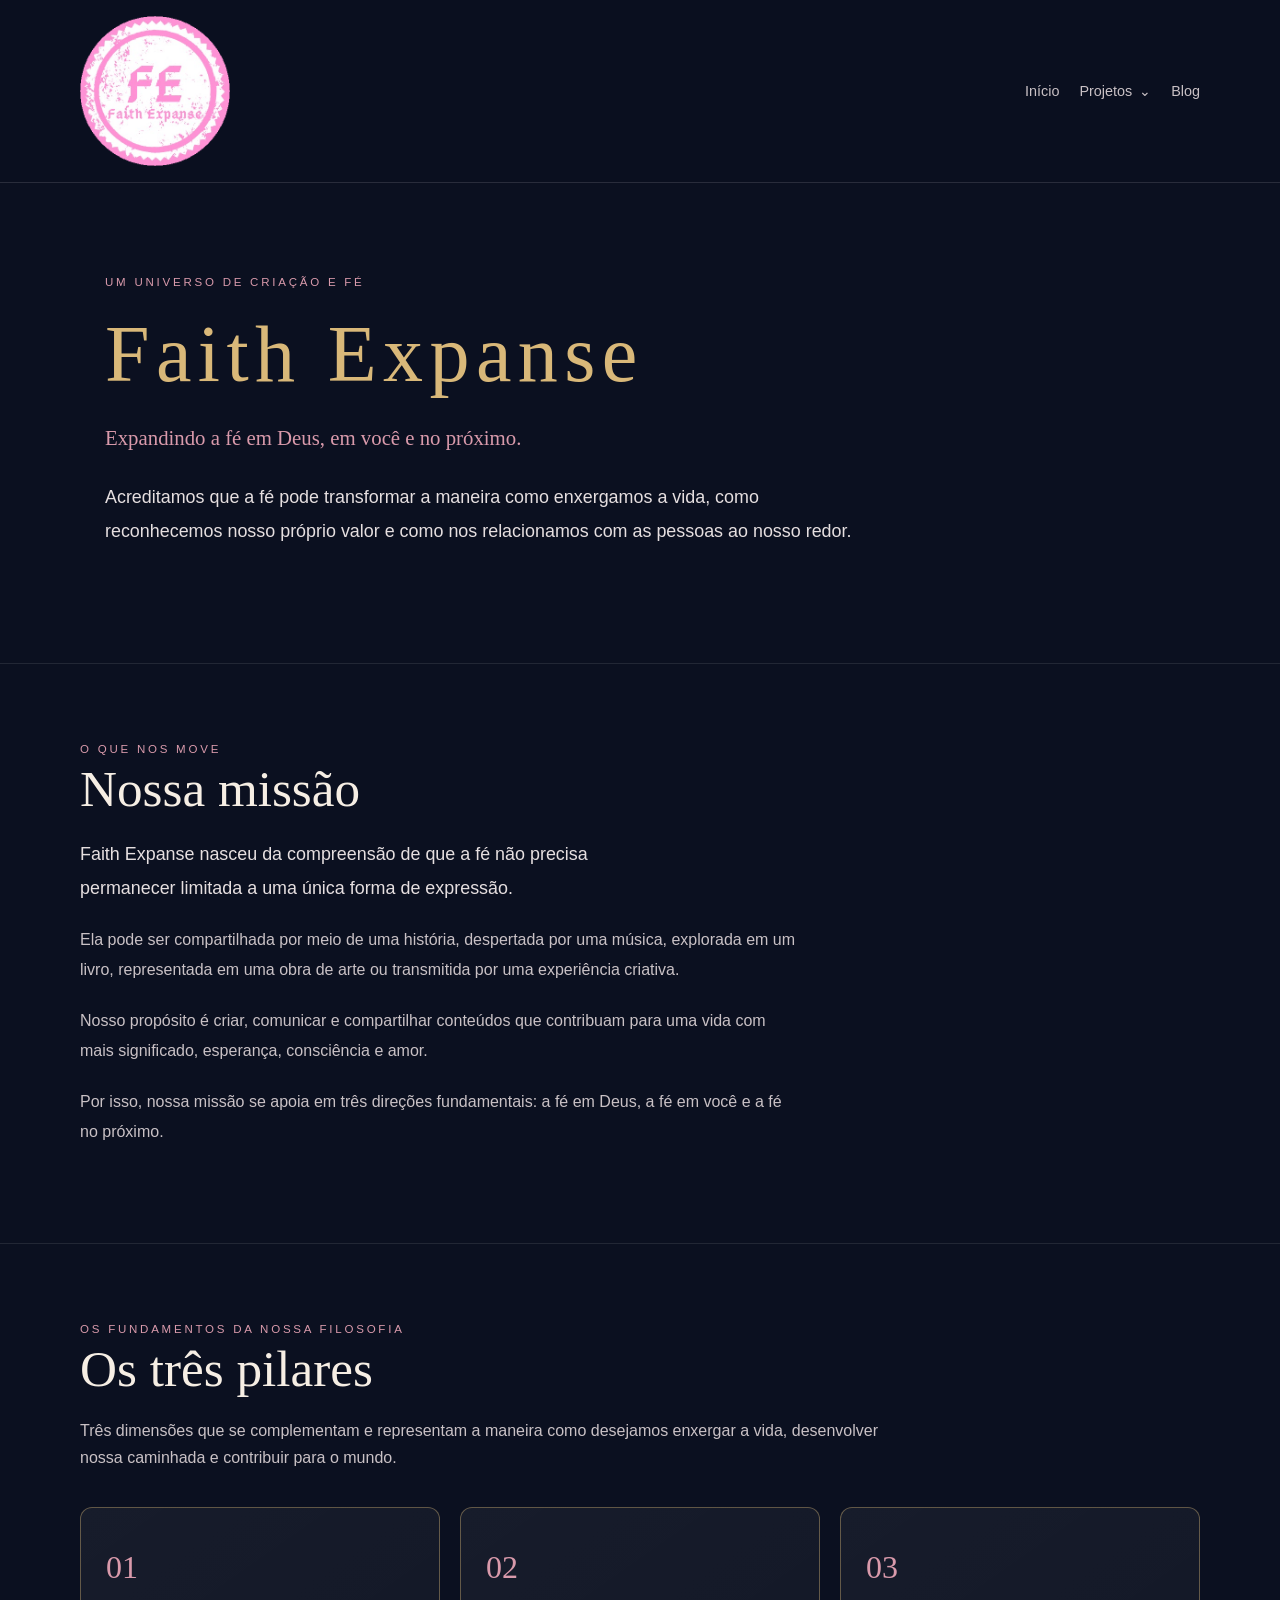
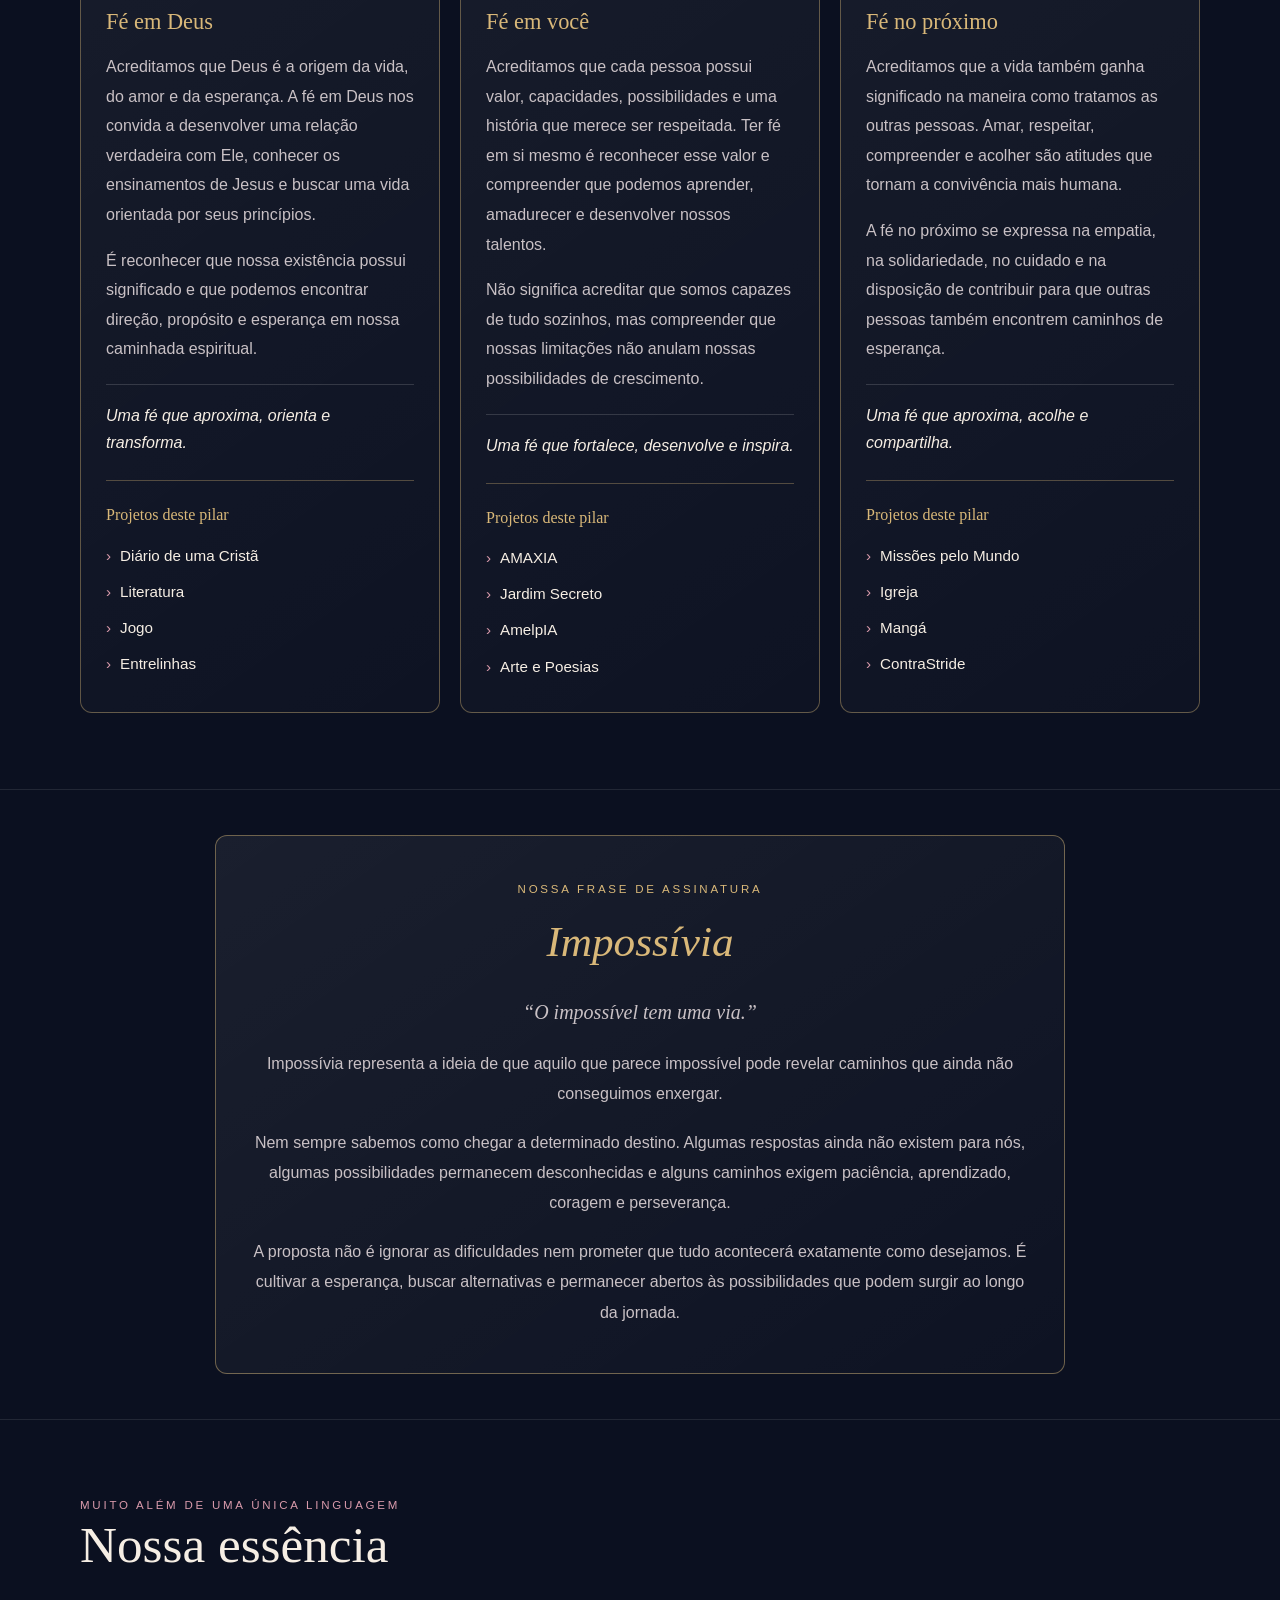
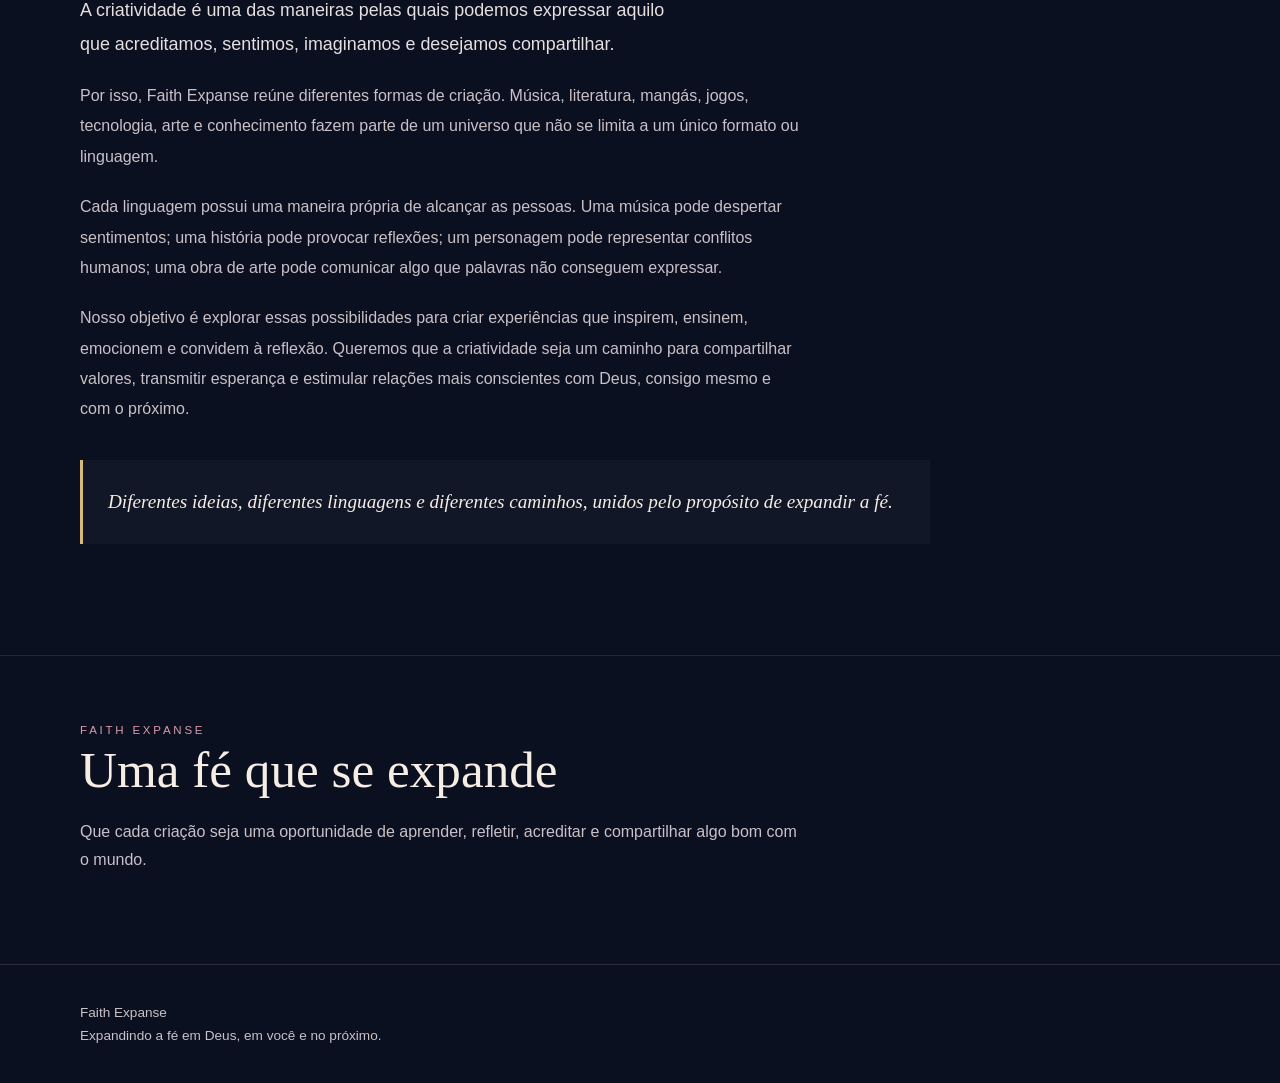
==== commit 5c08c8ef: "Update index.html" ====
--- a/index.html
+++ b/index.html
@@ -137,8 +137,7 @@
   margin-bottom:20px;
 }
 
-/* OS TRÊS PILARES
-   Mantidos como estavam */
+/* OS TRÊS PILARES */
 
 .pillars-section {
   text-align:center;
@@ -201,70 +200,118 @@
   margin-top:20px;
 }
 
+/* PROJETOS DE CADA PILAR */
+
+.pillar-projects {
+  border-top:1px solid #d9b87955;
+  margin-top:24px;
+  padding-top:20px;
+}
+
+.pillar-projects h4 {
+  color:var(--gold);
+  font-family:Georgia,serif;
+  font-size:1rem;
+  font-weight:normal;
+  margin:0 0 13px;
+}
+
+.pillar-projects ul {
+  list-style:none;
+  margin:0;
+  padding:0;
+  display:grid;
+  gap:9px;
+}
+
+.pillar-projects li {
+  margin:0;
+  padding:0;
+}
+
+.pillar-projects a {
+  color:var(--cream);
+  text-decoration:none;
+  font-size:.95rem;
+  line-height:1.5;
+  transition:color .2s;
+}
+
+.pillar-projects a::before {
+  content:"›";
+  color:var(--rose);
+  margin-right:9px;
+}
+
+.pillar-projects a:hover {
+  color:var(--gold);
+  text-decoration:underline;
+}
+
 /* IMPOSSÍVIA */
 
 .impossivia-section {
-  text-align: center;
-  padding: 45px 0;
+  text-align:center;
+  padding:45px 0;
 }
 
 .impossivia-content {
-  max-width: 850px;
-  margin: 0 auto;
-  padding: 45px 35px;
-  border: 1px solid #d9b87977;
-  border-radius: 12px;
-  background: linear-gradient(145deg, #ffffff10, #ffffff04);
-  box-sizing: border-box;
-  text-align: center;
+  max-width:850px;
+  margin:0 auto;
+  padding:45px 35px;
+  border:1px solid #d9b87977;
+  border-radius:12px;
+  background:linear-gradient(145deg,#ffffff10,#ffffff04);
+  box-sizing:border-box;
+  text-align:center;
 }
 
 .impossivia-content .eyebrow {
-  color: var(--gold);
-  margin: 0 0 12px;
-  text-align: center;
-  line-height: 1.5;
+  color:var(--gold);
+  margin:0 0 12px;
+  text-align:center;
+  line-height:1.5;
 }
 
 .impossivia-content h2,
 .impossivia-title {
-  color: var(--gold);
-  font-family: Georgia, serif;
-  font-size: clamp(1.8rem, 4vw, 2.7rem);
-  font-style: italic;
-  line-height: 1.5;
-  margin: 0 0 18px;
-  text-align: center;
+  color:var(--gold);
+  font-family:Georgia,serif;
+  font-size:clamp(1.8rem,4vw,2.7rem);
+  font-style:italic;
+  line-height:1.5;
+  margin:0 0 18px;
+  text-align:center;
 }
 
 .impossivia-quote {
-  color: var(--gold);
-  font-family: Georgia, serif;
-  font-size: 1.25rem;
-  font-style: italic;
-  line-height: 1.6;
-  margin: 0 0 28px;
-  text-align: center;
+  color:var(--gold);
+  font-family:Georgia,serif;
+  font-size:1.25rem;
+  font-style:italic;
+  line-height:1.6;
+  margin:0 0 28px;
+  text-align:center;
 }
 
 .impossivia-content p {
-  color: var(--muted);
-  line-height: 1.9;
-  margin: 18px 0;
-  text-align: center;
+  color:var(--muted);
+  line-height:1.9;
+  margin:18px 0;
+  text-align:center;
 }
 
 .impossivia-content p:last-child {
-  margin-bottom: 0;
-}
-
-@media (max-width: 600px) {
+  margin-bottom:0;
+}
+
+@media (max-width:600px) {
   .impossivia-section {
-    padding: 30px 0;
+    padding:30px 0;
   }
 
   .impossivia-content {
-    padding: 30px 22px;
+    padding:30px 22px;
   }
 }
 
@@ -469,6 +516,8 @@
 
       <div class="pillars-grid">
 
+        <!-- PILAR 1 -->
+
         <article class="pillar-card">
           <span class="pillar-number">01</span>
 
@@ -490,7 +539,19 @@
           <div class="pillar-highlight">
             Uma fé que aproxima, orienta e transforma.
           </div>
+
+          <div class="pillar-projects">
+            <h4>Projetos deste pilar</h4>
+            <ul>
+              <li><a href="diario.html">Diário de uma Cristã</a></li>
+              <li><a href="literatura.html">Literatura</a></li>
+              <li><a href="jogo.html">Jogo</a></li>
+              <li><a href="entrelinhas.html">Entrelinhas</a></li>
+            </ul>
+          </div>
         </article>
+
+        <!-- PILAR 2 -->
 
         <article class="pillar-card">
           <span class="pillar-number">02</span>
@@ -513,7 +574,19 @@
           <div class="pillar-highlight">
             Uma fé que fortalece, desenvolve e inspira.
           </div>
+
+          <div class="pillar-projects">
+            <h4>Projetos deste pilar</h4>
+            <ul>
+              <li><a href="amaxia.html">AMAXIA</a></li>
+              <li><a href="historia.html">Jardim Secreto</a></li>
+              <li><a href="amelpia.html">AmelpIA</a></li>
+              <li><a href="arte.html">Arte e Poesias</a></li>
+            </ul>
+          </div>
         </article>
+
+        <!-- PILAR 3 -->
 
         <article class="pillar-card">
           <span class="pillar-number">03</span>
@@ -535,6 +608,16 @@
           <div class="pillar-highlight">
             Uma fé que aproxima, acolhe e compartilha.
           </div>
+
+          <div class="pillar-projects">
+            <h4>Projetos deste pilar</h4>
+            <ul>
+              <li><a href="missoes.html">Missões pelo Mundo</a></li>
+              <li><a href="igreja.html">Igreja</a></li>
+              <li><a href="manga.html">Mangá</a></li>
+              <li><a href="contrastride.html">ContraStride</a></li>
+            </ul>
+          </div>
         </article>
 
       </div>
@@ -543,38 +626,38 @@
 
   <!-- IMPOSSÍVIA -->
 
- <section class="impossivia-section">
-  <div class="impossivia-content">
-
-    <p class="eyebrow">Nossa frase de assinatura</p>
-
-    <h2>Impossívia</h2>
-
-    <p class="impossivia-quote">
-      “O impossível tem uma via.”
-    </p>
-
-    <p>
-      Impossívia representa a ideia de que aquilo que parece impossível
-      pode revelar caminhos que ainda não conseguimos enxergar.
-    </p>
-
-    <p>
-      Nem sempre sabemos como chegar a determinado destino. Algumas
-      respostas ainda não existem para nós, algumas possibilidades
-      permanecem desconhecidas e alguns caminhos exigem paciência,
-      aprendizado, coragem e perseverança.
-    </p>
-
-    <p>
-      A proposta não é ignorar as dificuldades nem prometer que tudo
-      acontecerá exatamente como desejamos. É cultivar a esperança,
-      buscar alternativas e permanecer abertos às possibilidades que
-      podem surgir ao longo da jornada.
-    </p>
-
-  </div>
-</section>
+  <section class="impossivia-section">
+    <div class="impossivia-content">
+
+      <p class="eyebrow">Nossa frase de assinatura</p>
+
+      <h2>Impossívia</h2>
+
+      <p class="impossivia-quote">
+        “O impossível tem uma via.”
+      </p>
+
+      <p>
+        Impossívia representa a ideia de que aquilo que parece impossível
+        pode revelar caminhos que ainda não conseguimos enxergar.
+      </p>
+
+      <p>
+        Nem sempre sabemos como chegar a determinado destino. Algumas
+        respostas ainda não existem para nós, algumas possibilidades
+        permanecem desconhecidas e alguns caminhos exigem paciência,
+        aprendizado, coragem e perseverança.
+      </p>
+
+      <p>
+        A proposta não é ignorar as dificuldades nem prometer que tudo
+        acontecerá exatamente como desejamos. É cultivar a esperança,
+        buscar alternativas e permanecer abertos às possibilidades que
+        podem surgir ao longo da jornada.
+      </p>
+
+    </div>
+  </section>
 
   <!-- NOSSA ESSÊNCIA -->
 
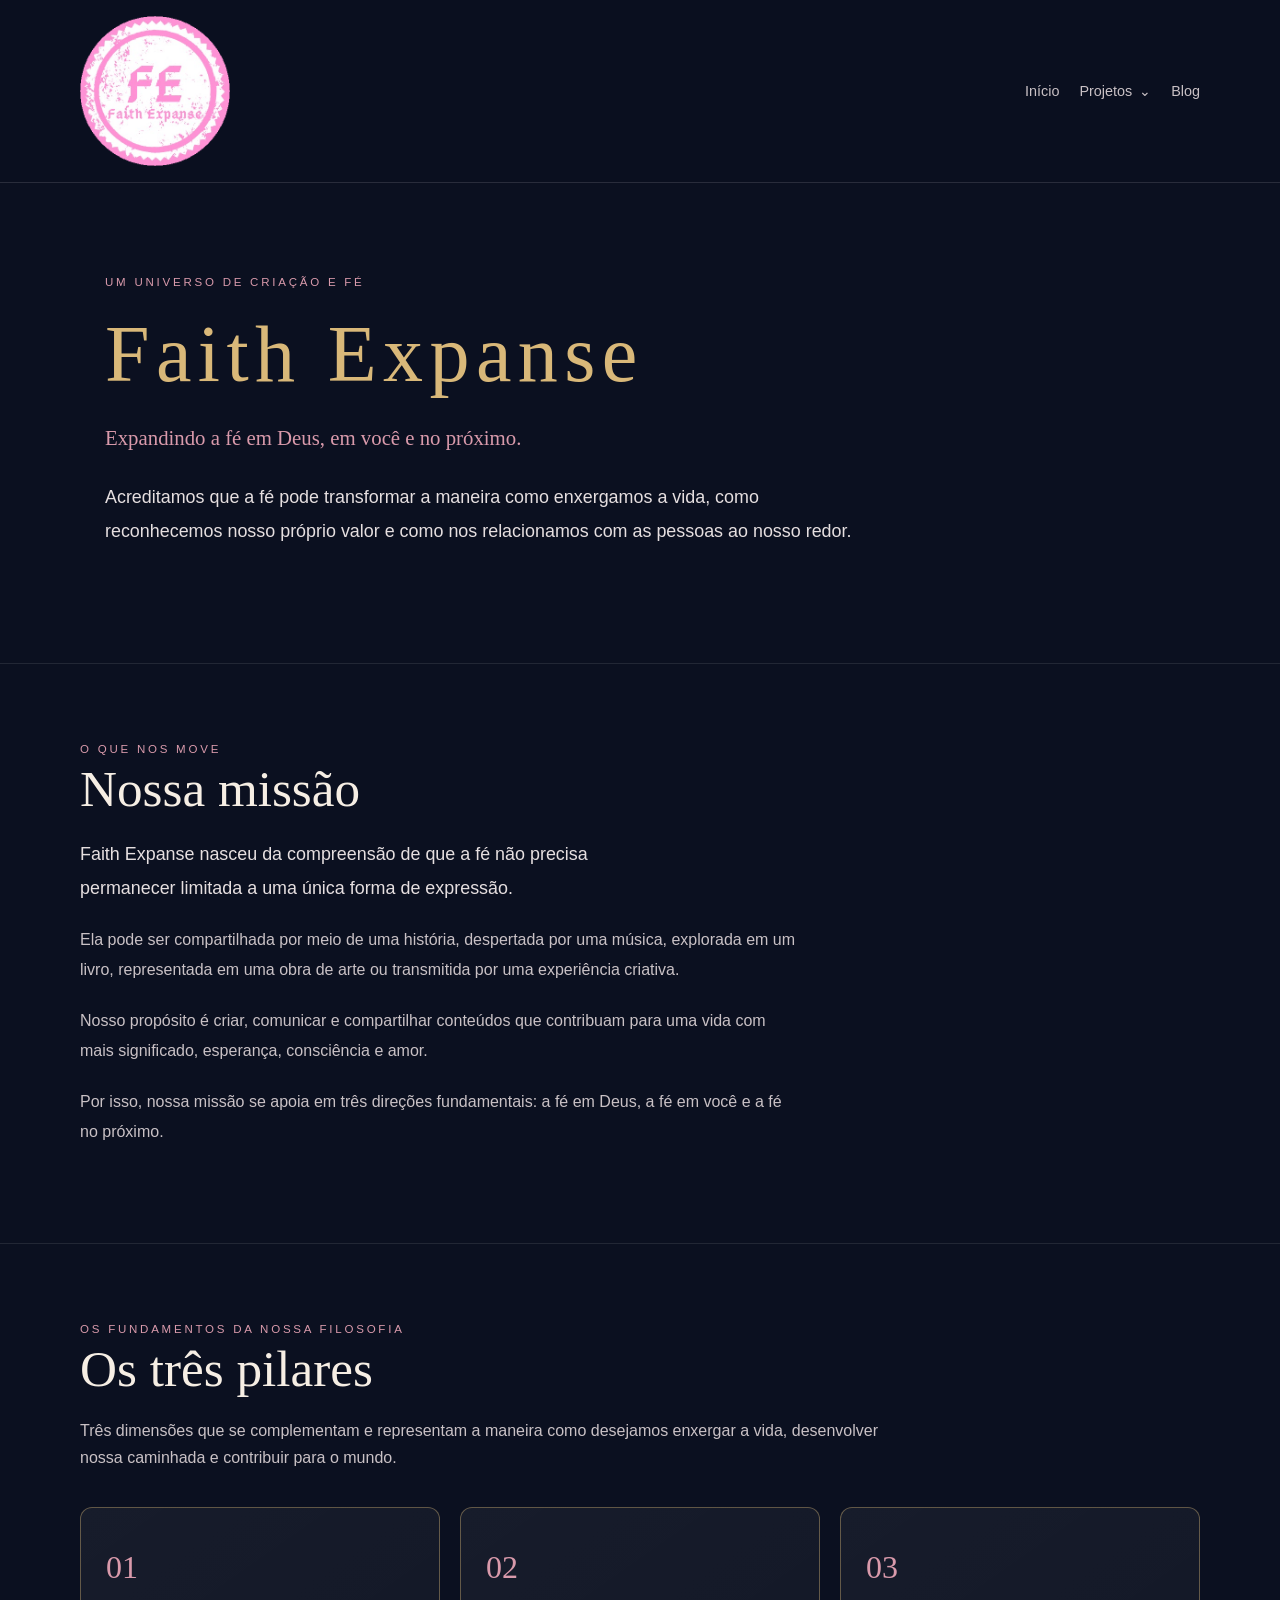
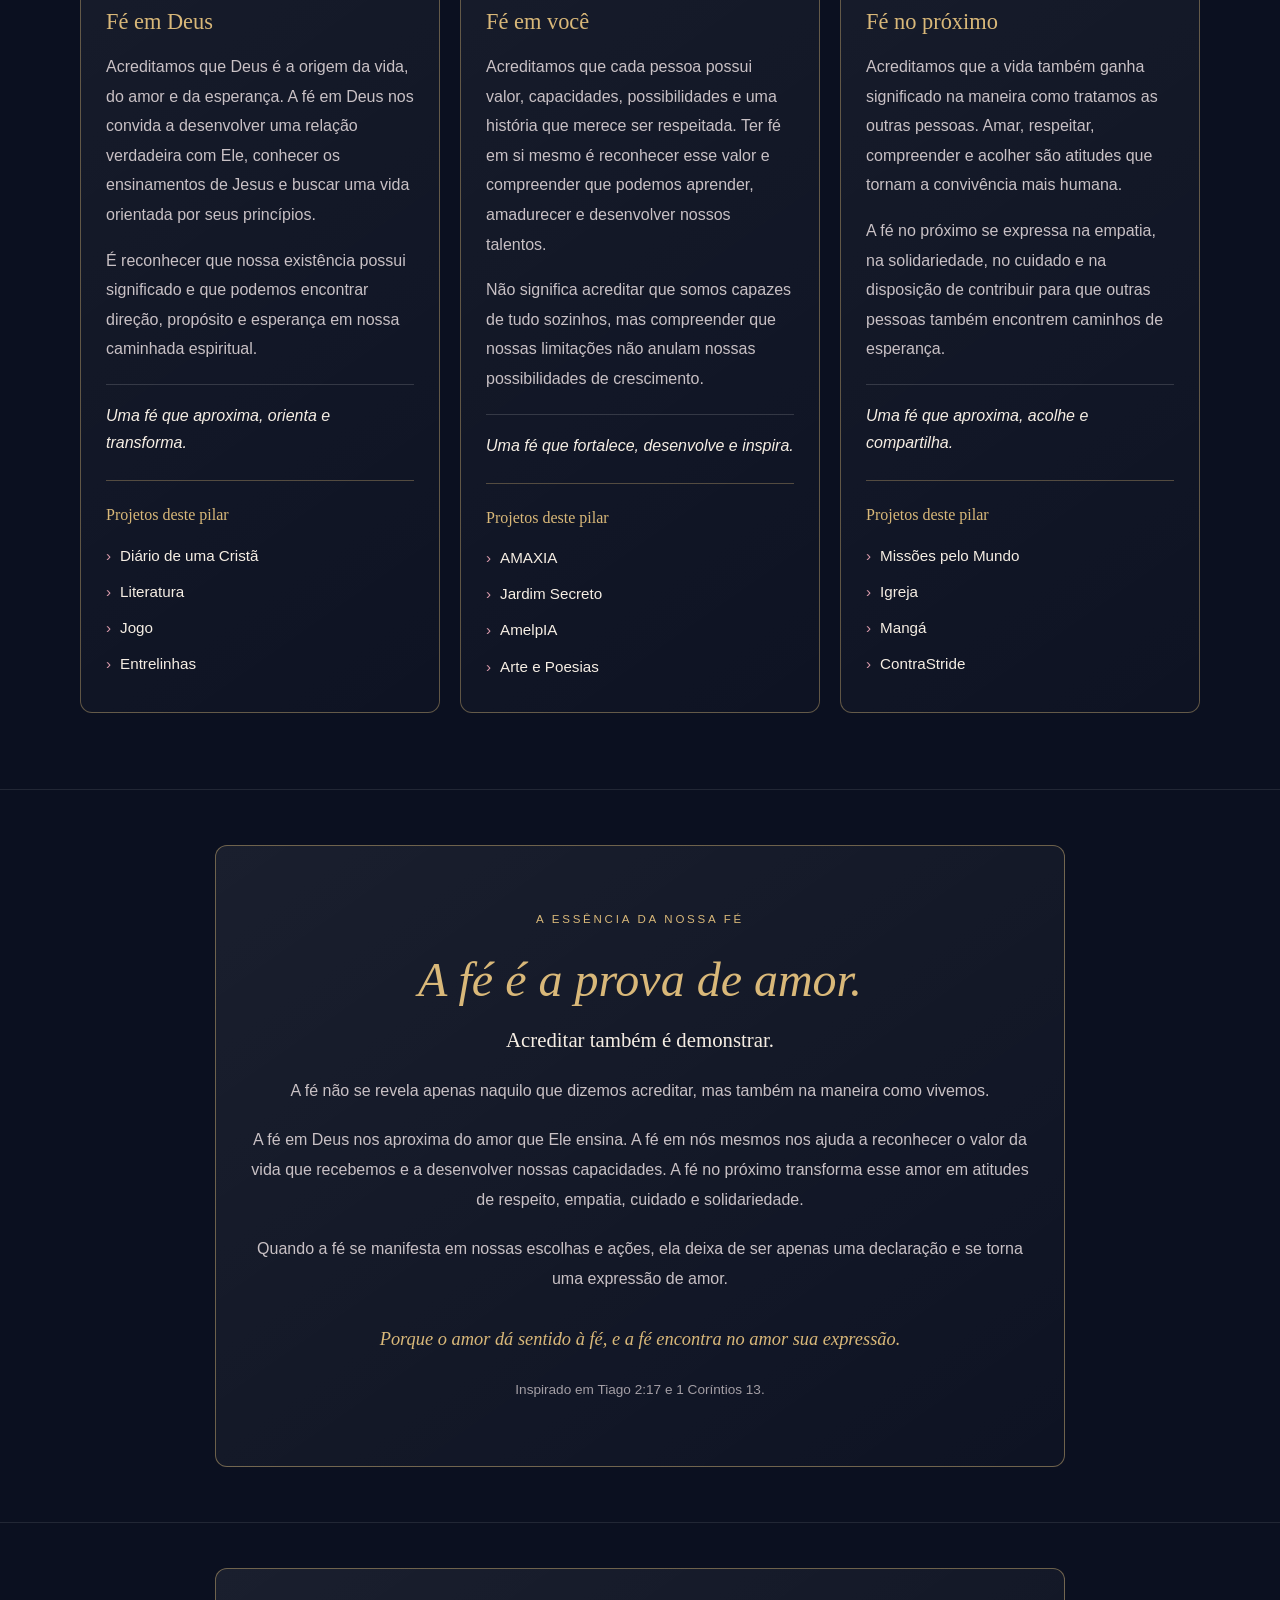
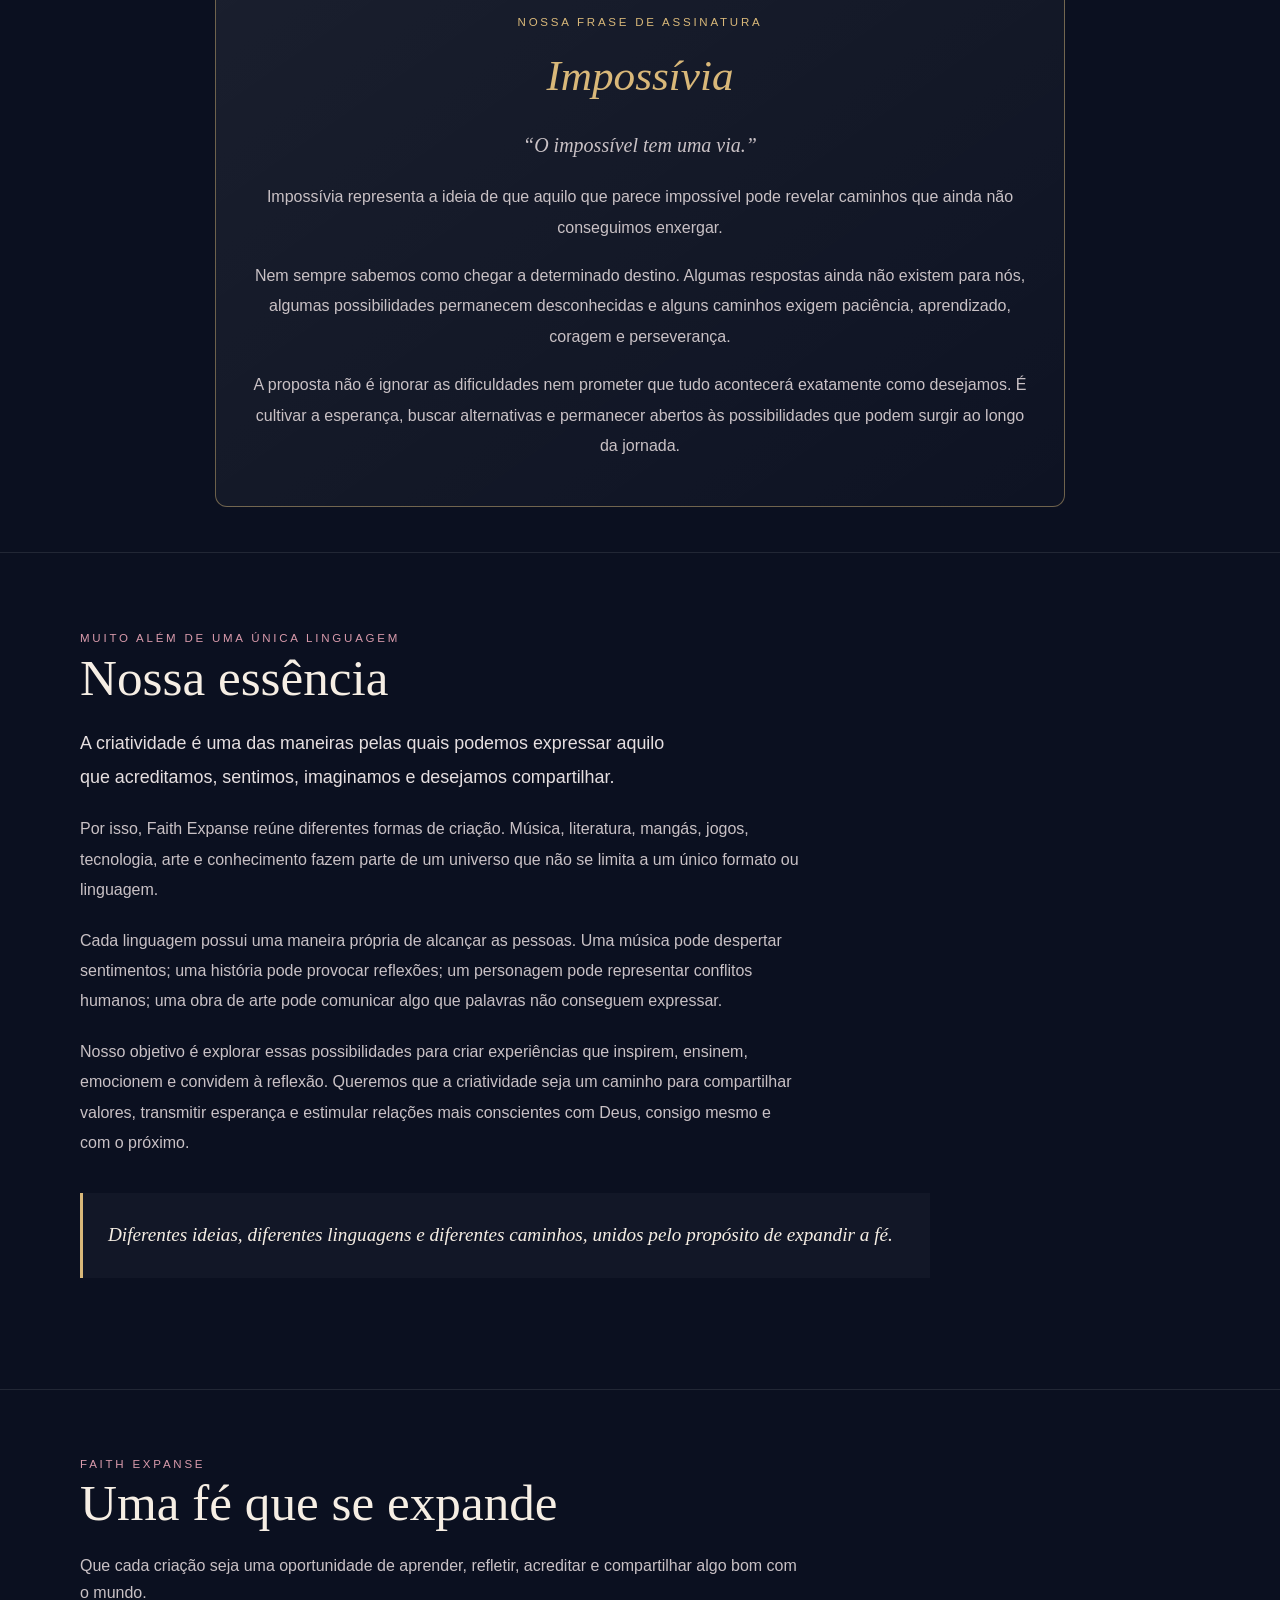
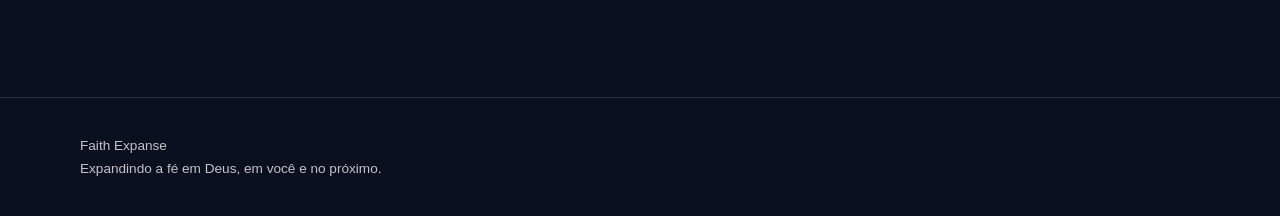
==== commit d2c809cd: "Update index.html" ====
--- a/index.html
+++ b/index.html
@@ -246,6 +246,79 @@
 .pillar-projects a:hover {
   color:var(--gold);
   text-decoration:underline;
+}
+
+/* A FÉ É A PROVA DE AMOR */
+
+.faith-love-section {
+  padding:55px 25px;
+  text-align:center;
+}
+
+.faith-love-content {
+  max-width:850px;
+  margin:0 auto;
+  padding:45px 35px;
+  border:1px solid #d9b87977;
+  border-radius:12px;
+  background:linear-gradient(145deg,#ffffff10,#ffffff04);
+  box-sizing:border-box;
+}
+
+.faith-love-content .eyebrow {
+  color:var(--gold);
+  text-align:center;
+  margin-bottom:15px;
+}
+
+.faith-love-content h2 {
+  color:var(--gold);
+  font-family:Georgia,serif;
+  font-size:clamp(2rem,5vw,3rem);
+  font-style:italic;
+  line-height:1.4;
+  text-align:center;
+  margin:0 0 15px;
+}
+
+.faith-love-content h3 {
+  color:var(--cream);
+  font-family:Georgia,serif;
+  font-size:1.3rem;
+  font-weight:normal;
+  text-align:center;
+  margin:0 0 25px;
+}
+
+.faith-love-content p {
+  color:var(--muted);
+  line-height:1.9;
+  margin:18px 0;
+  text-align:center;
+}
+
+.faith-love-content .faith-love-highlight {
+  color:var(--gold);
+  font-family:Georgia,serif;
+  font-size:1.15rem;
+  font-style:italic;
+  margin-top:28px;
+}
+
+.faith-love-content .faith-love-reference {
+  font-size:.85rem;
+  opacity:.8;
+  margin-top:20px;
+}
+
+@media(max-width:600px) {
+  .faith-love-section {
+    padding:35px 15px;
+  }
+
+  .faith-love-content {
+    padding:30px 22px;
+  }
 }
 
 /* IMPOSSÍVIA */
@@ -624,6 +697,48 @@
     </div>
   </section>
 
+  <!-- A FÉ É A PROVA DE AMOR -->
+
+  <section class="faith-love-section">
+    <div class="faith-love-content">
+
+      <p class="eyebrow">A essência da nossa fé</p>
+
+      <h2>A fé é a prova de amor.</h2>
+
+      <h3>Acreditar também é demonstrar.</h3>
+
+      <p>
+        A fé não se revela apenas naquilo que dizemos acreditar,
+        mas também na maneira como vivemos.
+      </p>
+
+      <p>
+        A fé em Deus nos aproxima do amor que Ele ensina.
+        A fé em nós mesmos nos ajuda a reconhecer o valor da vida
+        que recebemos e a desenvolver nossas capacidades.
+        A fé no próximo transforma esse amor em atitudes de respeito,
+        empatia, cuidado e solidariedade.
+      </p>
+
+      <p>
+        Quando a fé se manifesta em nossas escolhas e ações,
+        ela deixa de ser apenas uma declaração e se torna
+        uma expressão de amor.
+      </p>
+
+      <p class="faith-love-highlight">
+        Porque o amor dá sentido à fé, e a fé encontra no amor
+        sua expressão.
+      </p>
+
+      <p class="faith-love-reference">
+        Inspirado em Tiago 2:17 e 1 Coríntios 13.
+      </p>
+
+    </div>
+  </section>
+
   <!-- IMPOSSÍVIA -->
 
   <section class="impossivia-section">
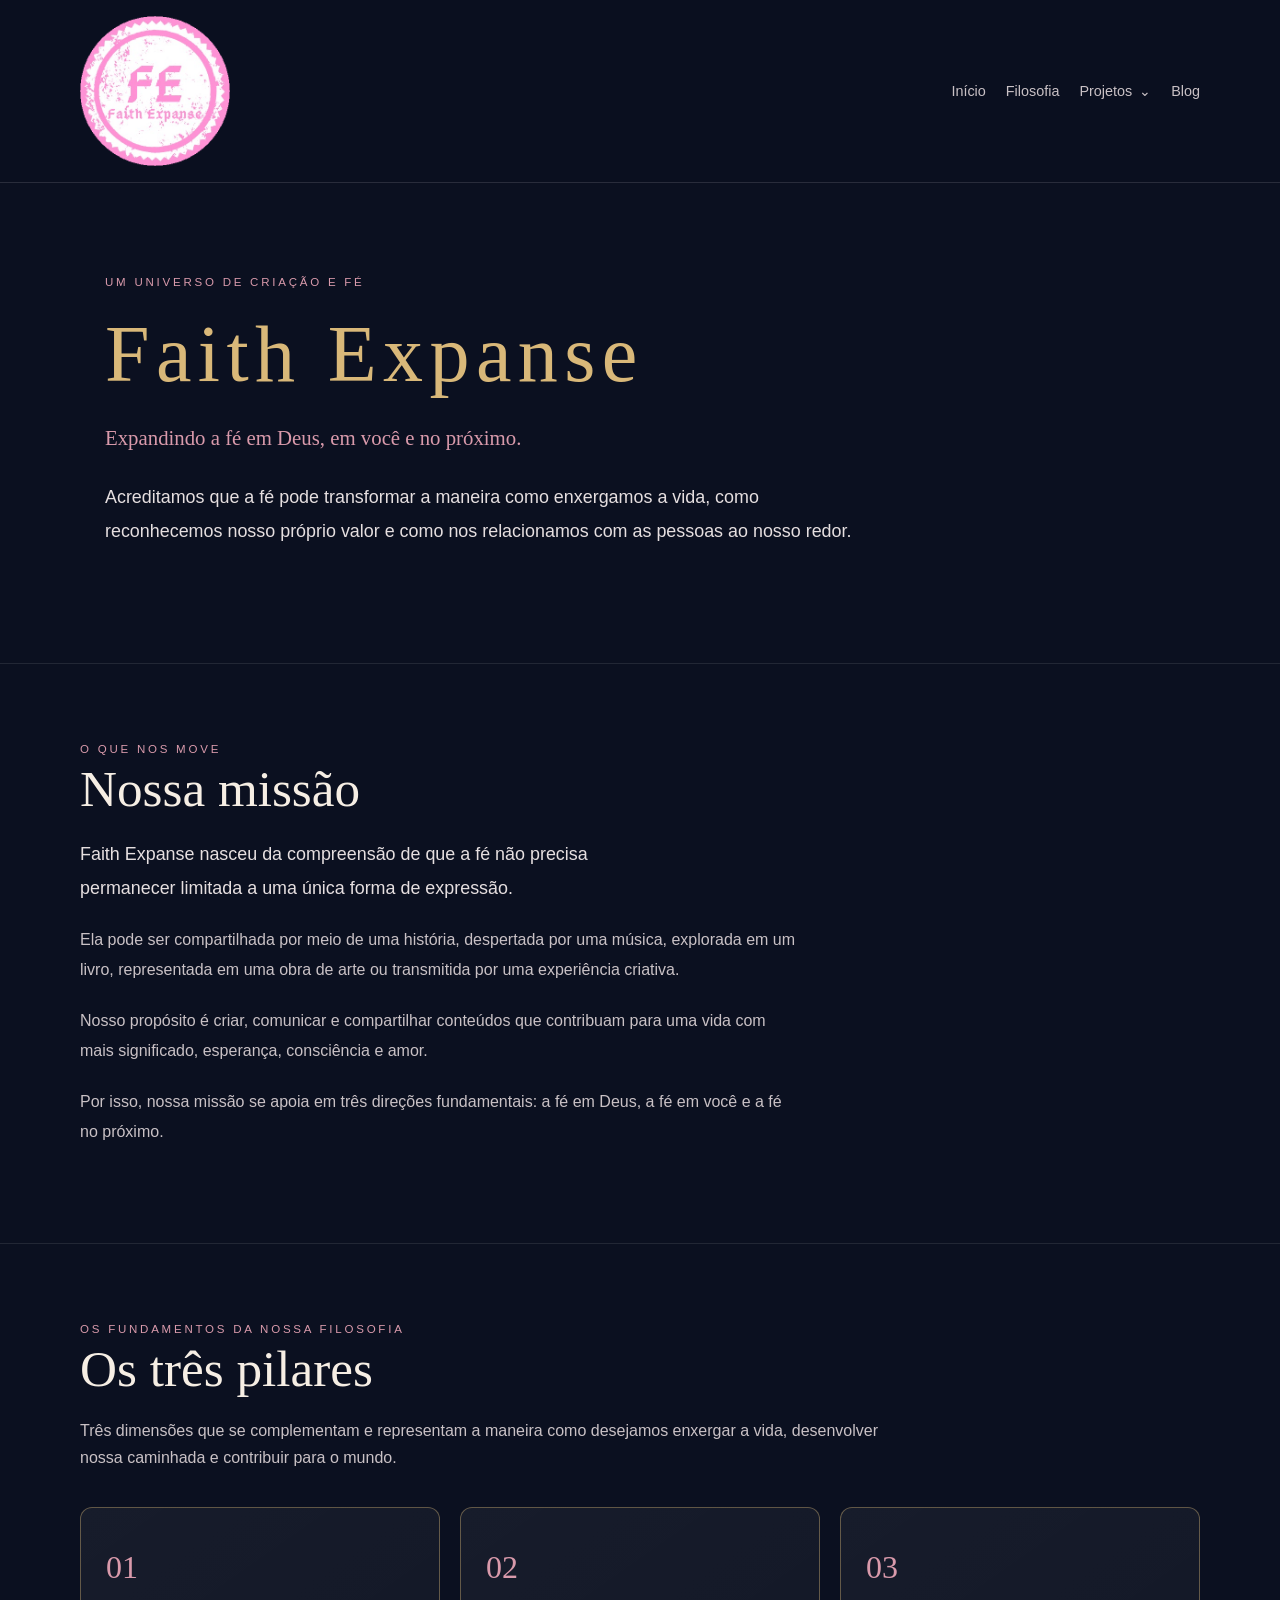
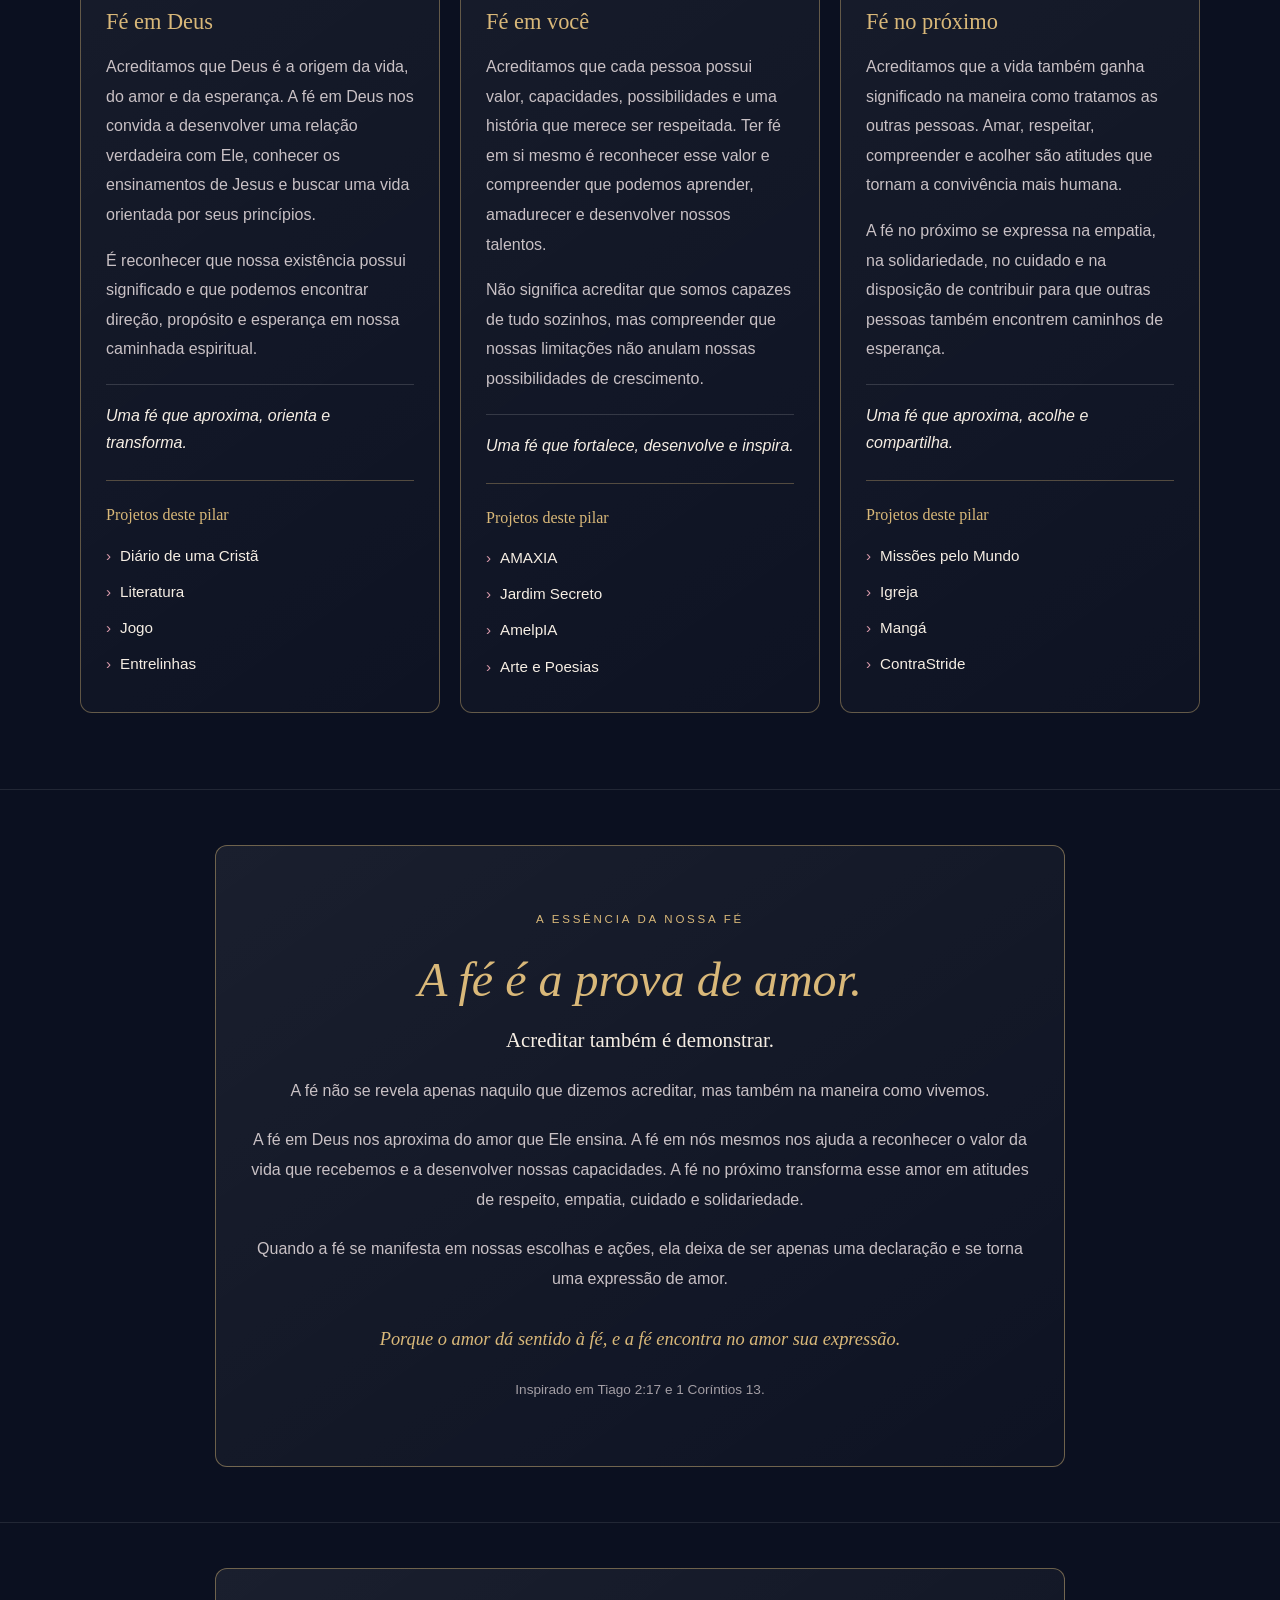
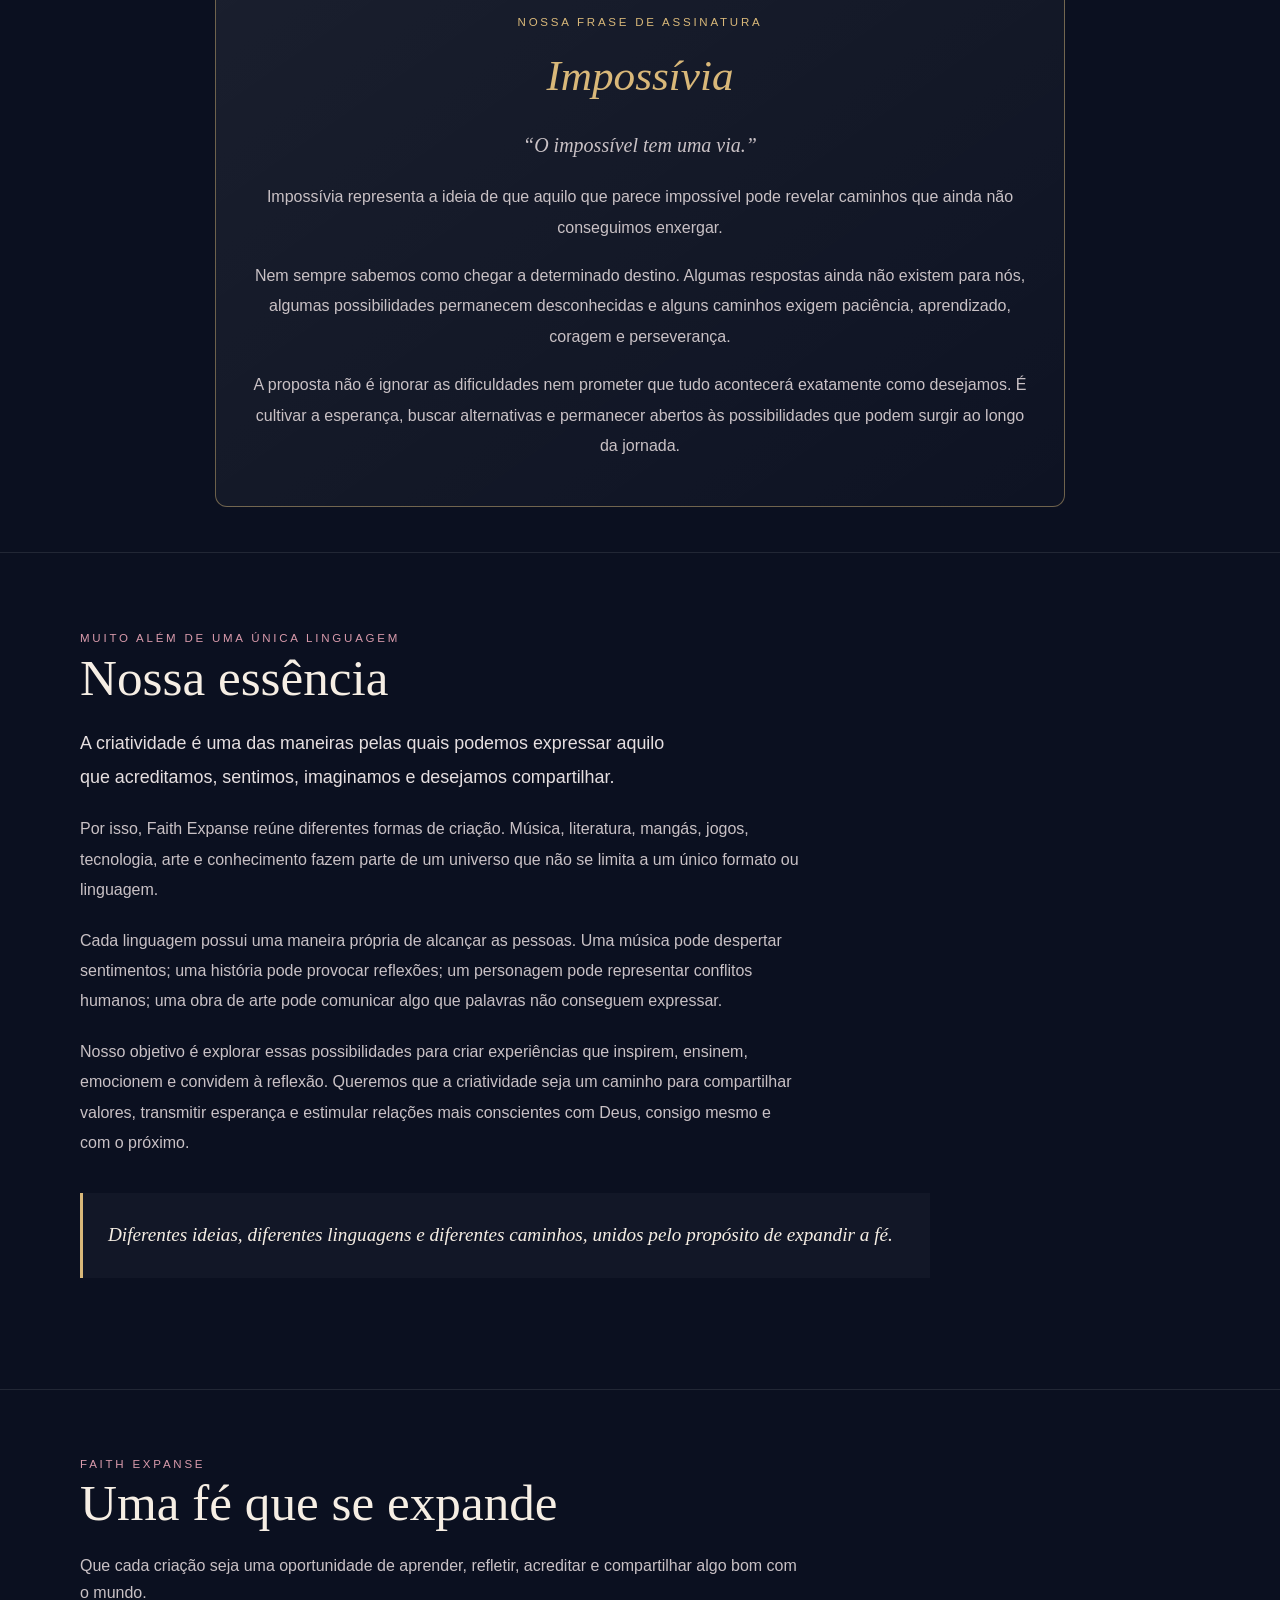
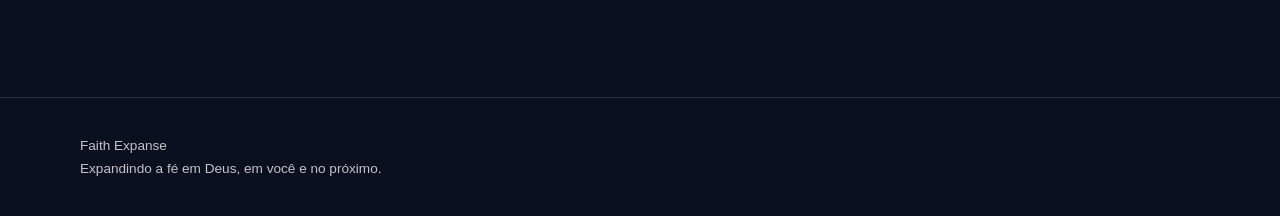
==== commit c01ec933: "Update index.html" ====
--- a/index.html
+++ b/index.html
@@ -486,6 +486,7 @@
 
       <div class="links">
         <a href="#inicio">Início</a>
+        <a href="filosofia.html">Filosofia</a>
 
         <details class="project-dropdown">
           <summary>Projetos</summary>
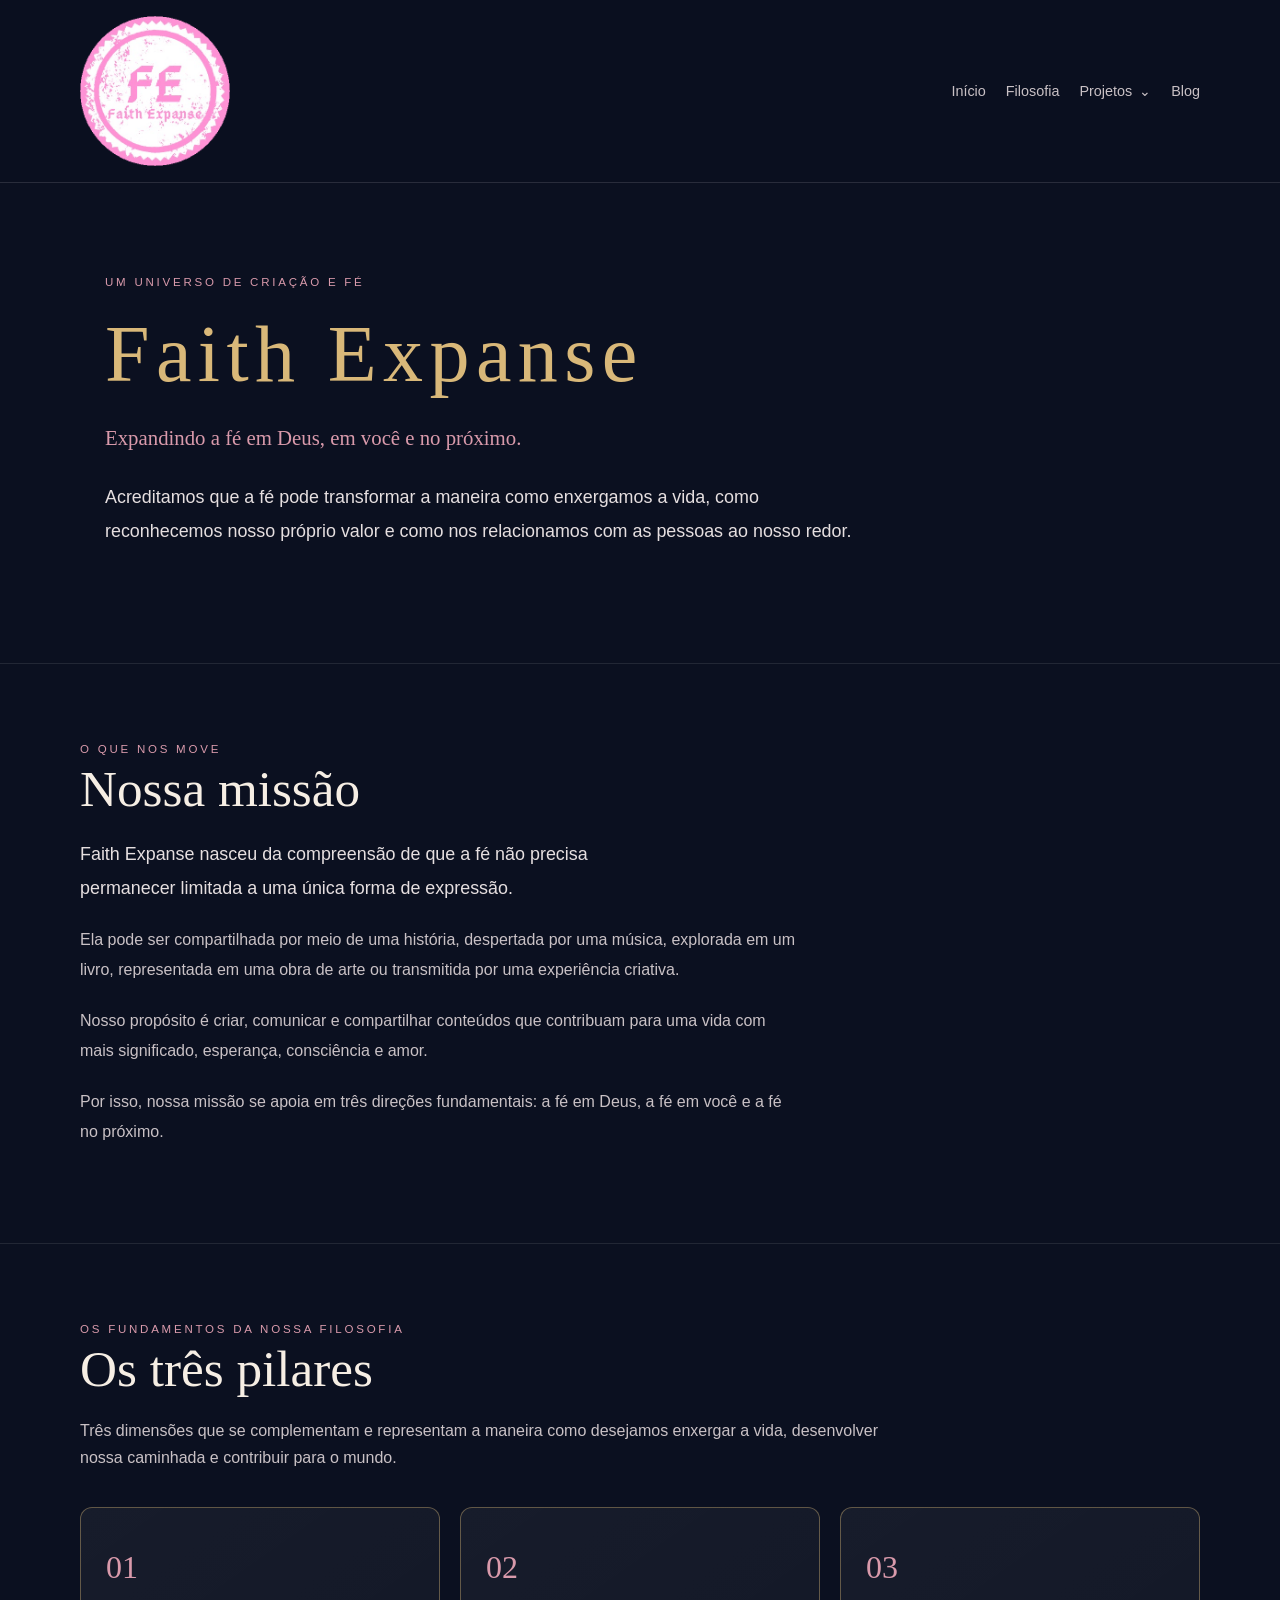
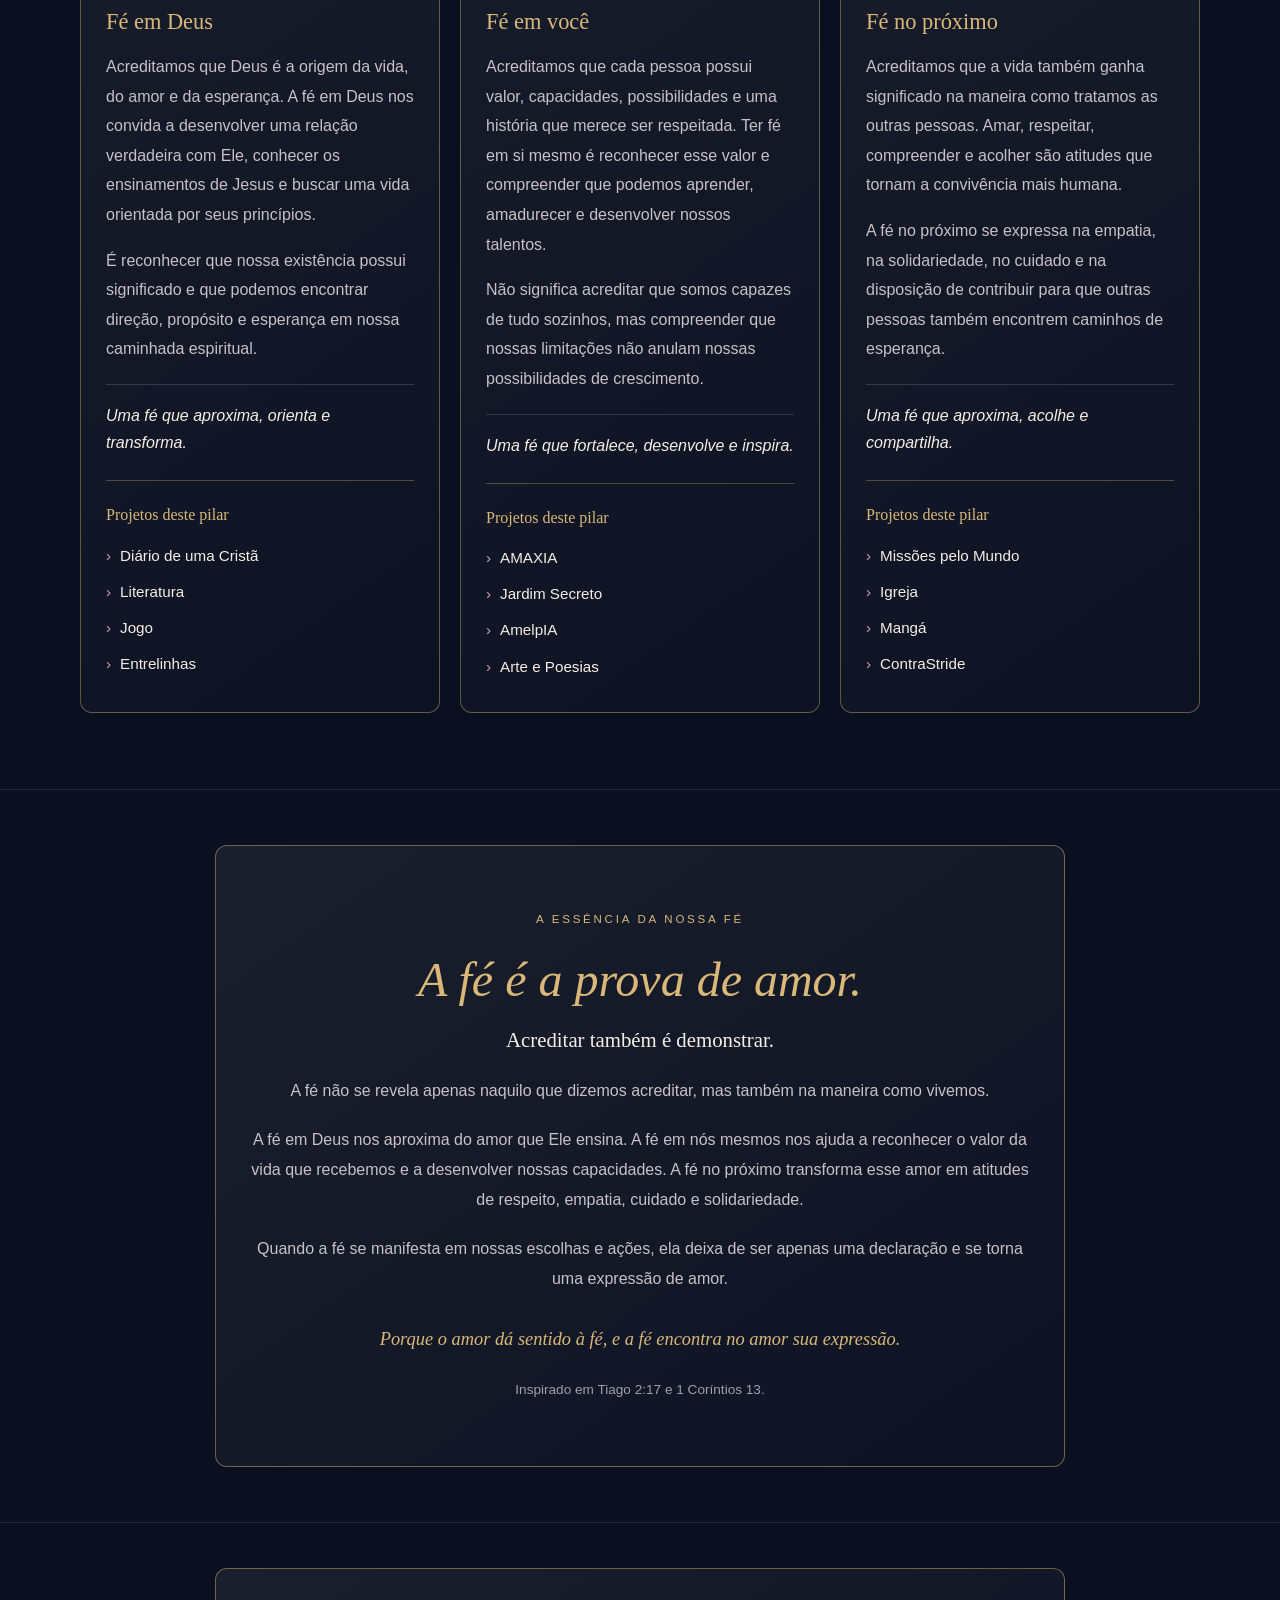
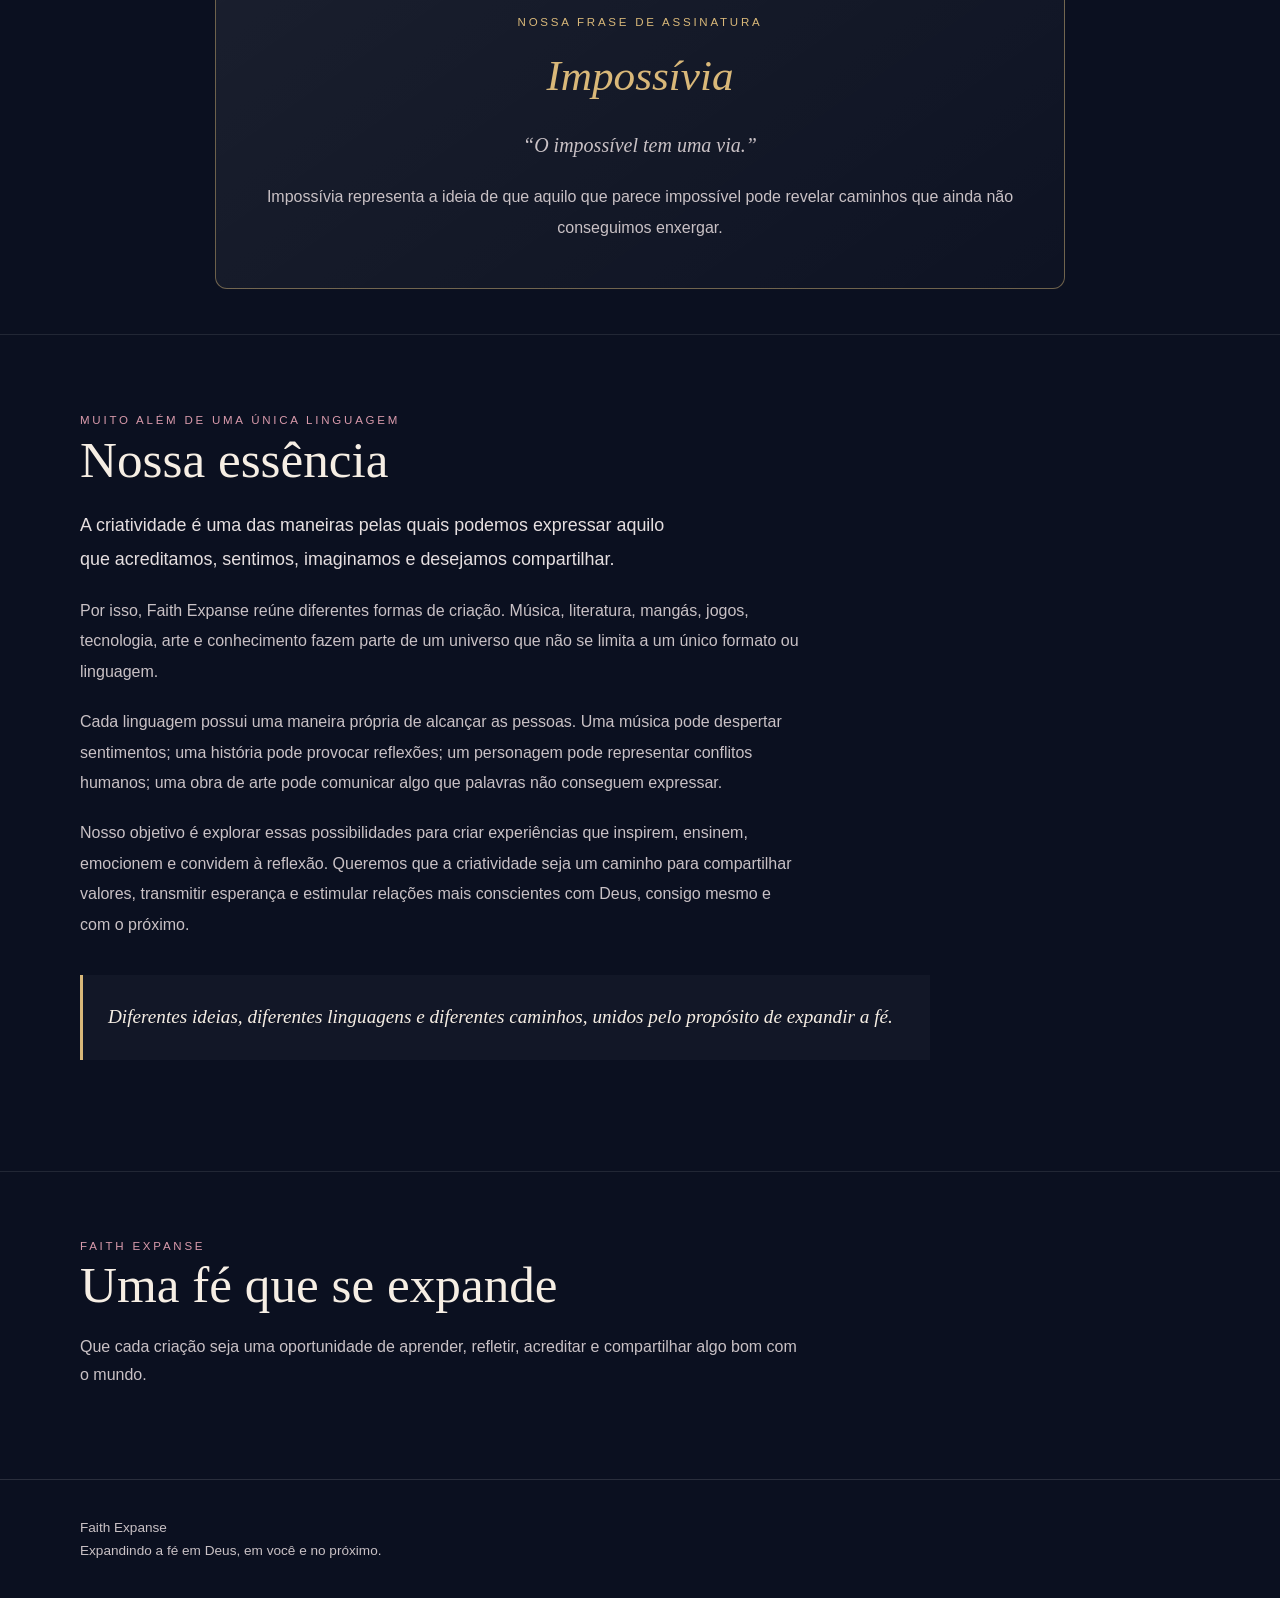
==== commit 9731bc58: "Update index.html" ====
--- a/index.html
+++ b/index.html
@@ -758,20 +758,6 @@
         pode revelar caminhos que ainda não conseguimos enxergar.
       </p>
 
-      <p>
-        Nem sempre sabemos como chegar a determinado destino. Algumas
-        respostas ainda não existem para nós, algumas possibilidades
-        permanecem desconhecidas e alguns caminhos exigem paciência,
-        aprendizado, coragem e perseverança.
-      </p>
-
-      <p>
-        A proposta não é ignorar as dificuldades nem prometer que tudo
-        acontecerá exatamente como desejamos. É cultivar a esperança,
-        buscar alternativas e permanecer abertos às possibilidades que
-        podem surgir ao longo da jornada.
-      </p>
-
     </div>
   </section>
 
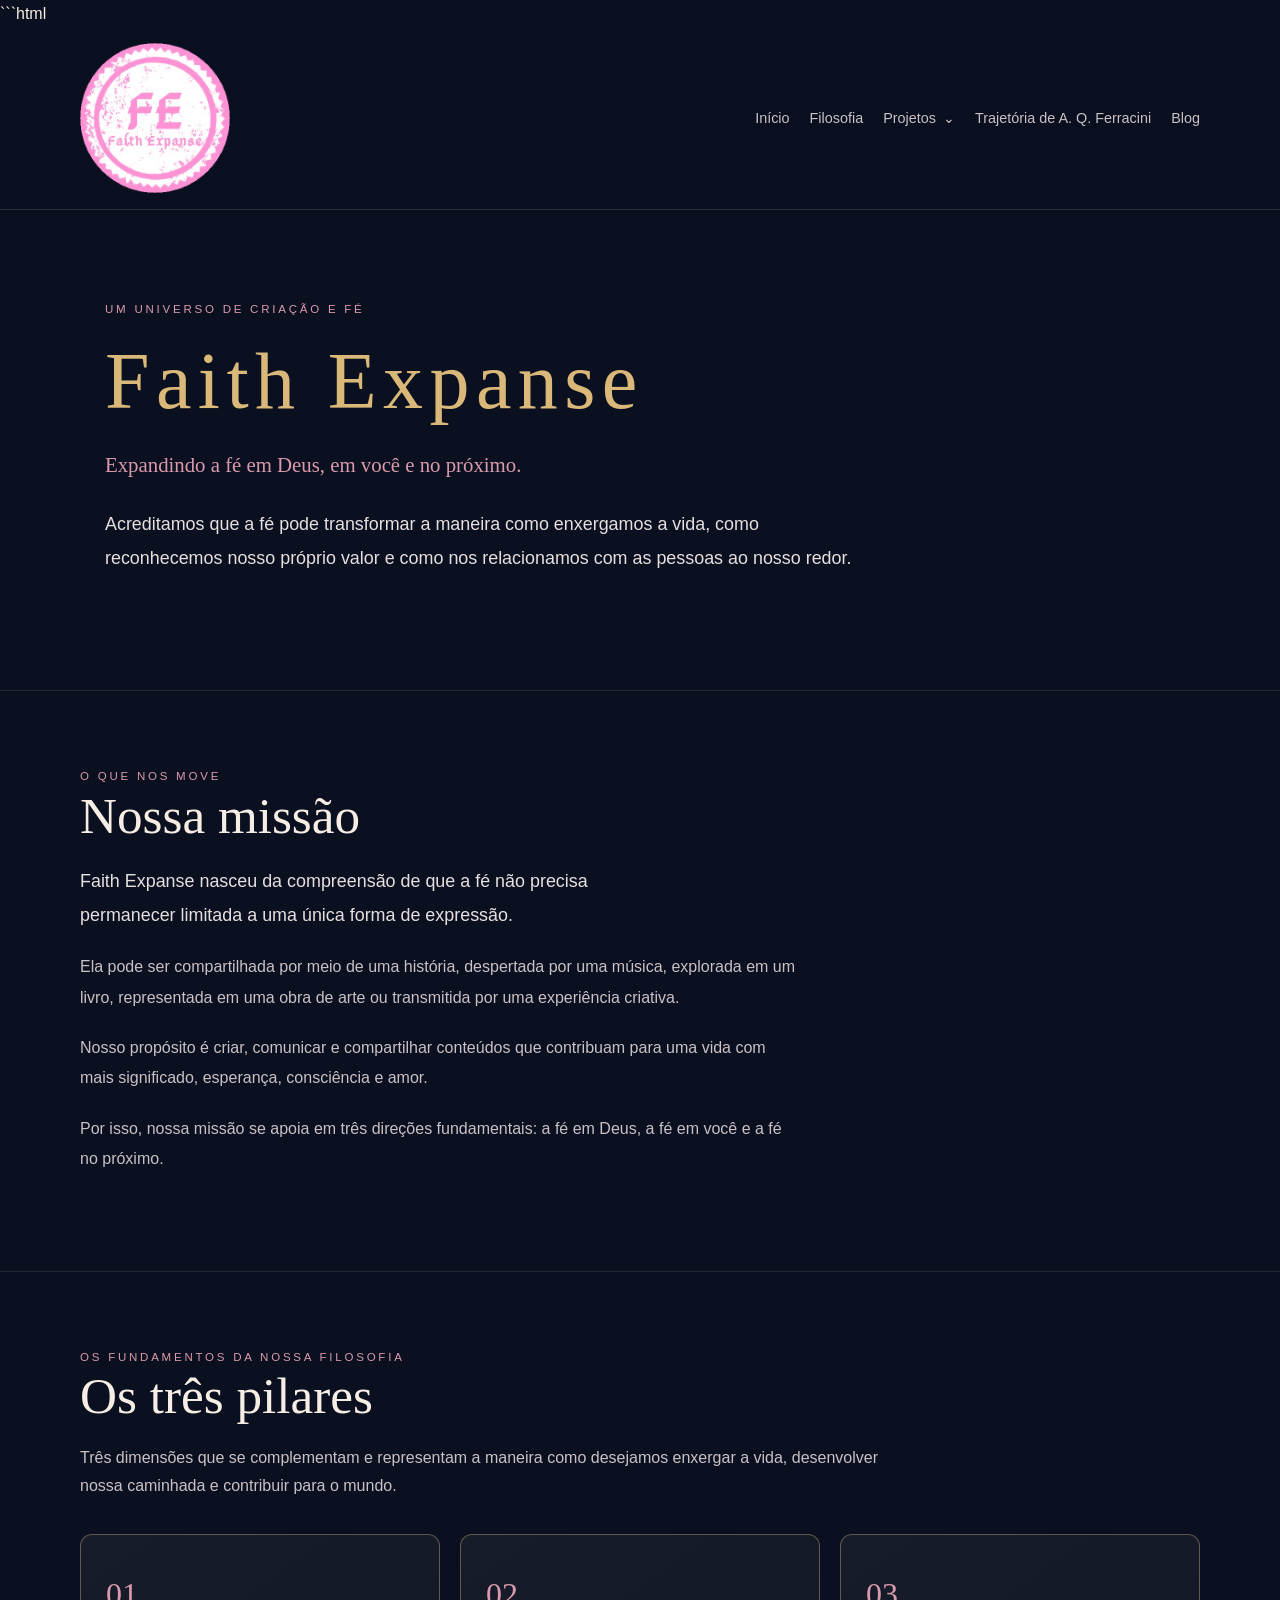
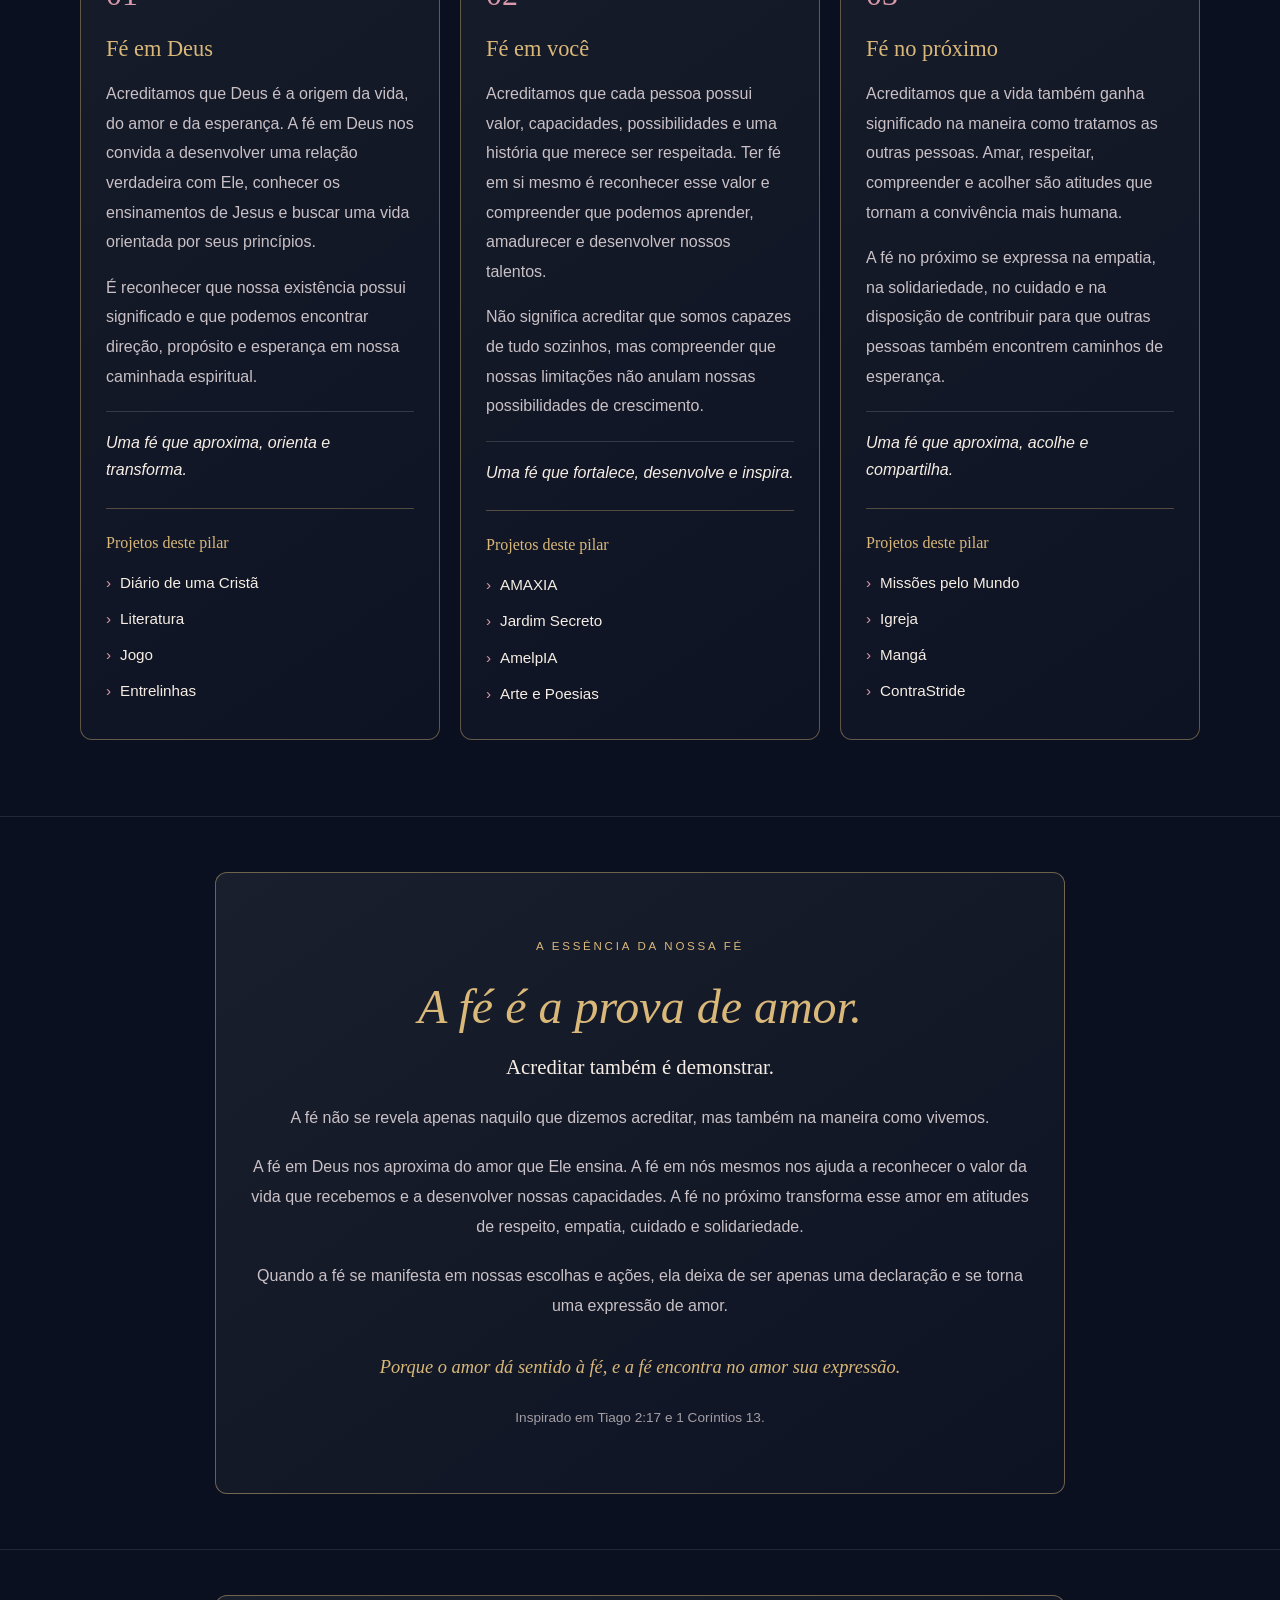
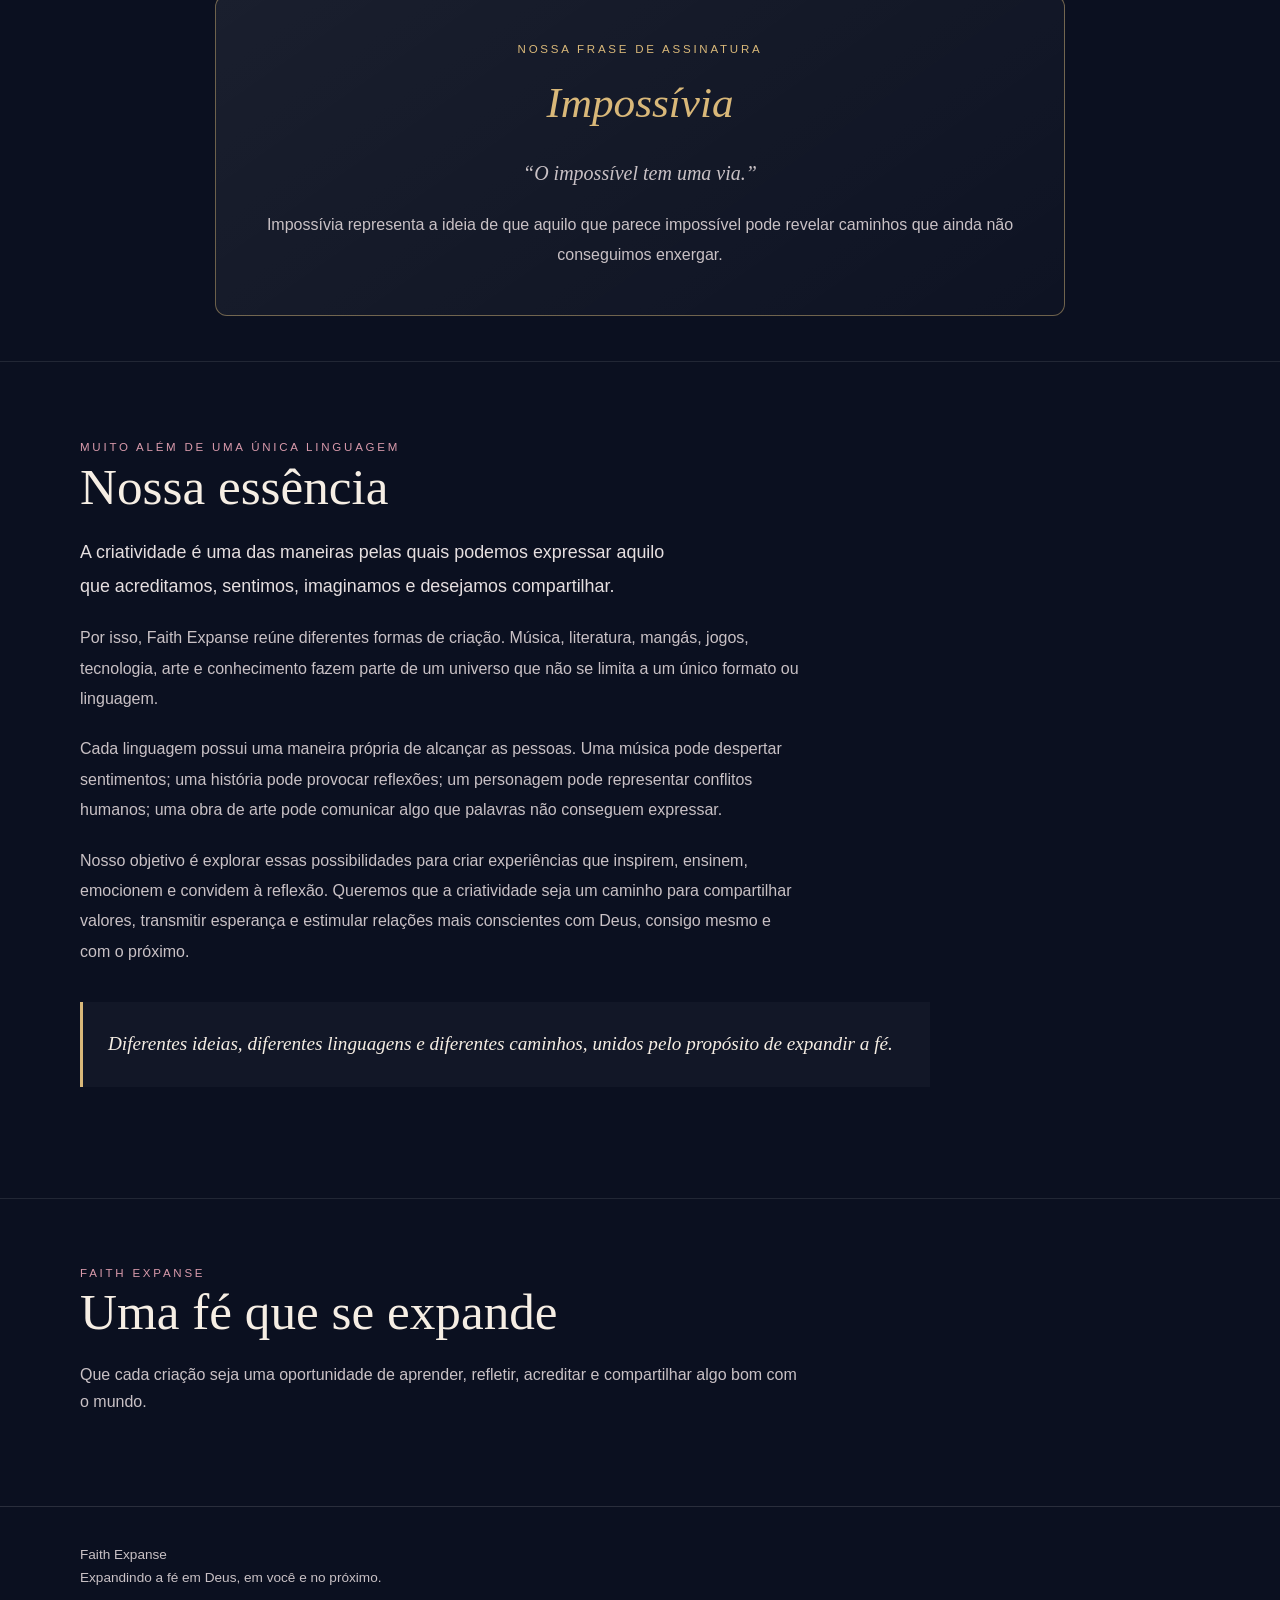
==== commit 55cfd410: "Update index.html" ====
--- a/index.html
+++ b/index.html
@@ -1,4 +1,4 @@
-
+```html
 <!doctype html>
 <html lang="pt-BR">
 <head>
@@ -506,6 +506,7 @@
           </div>
         </details>
 
+        <a href="trajetoria.html">Trajetória de A. Q. Ferracini</a>
         <a href="blog.html">Blog</a>
       </div>
     </nav>
